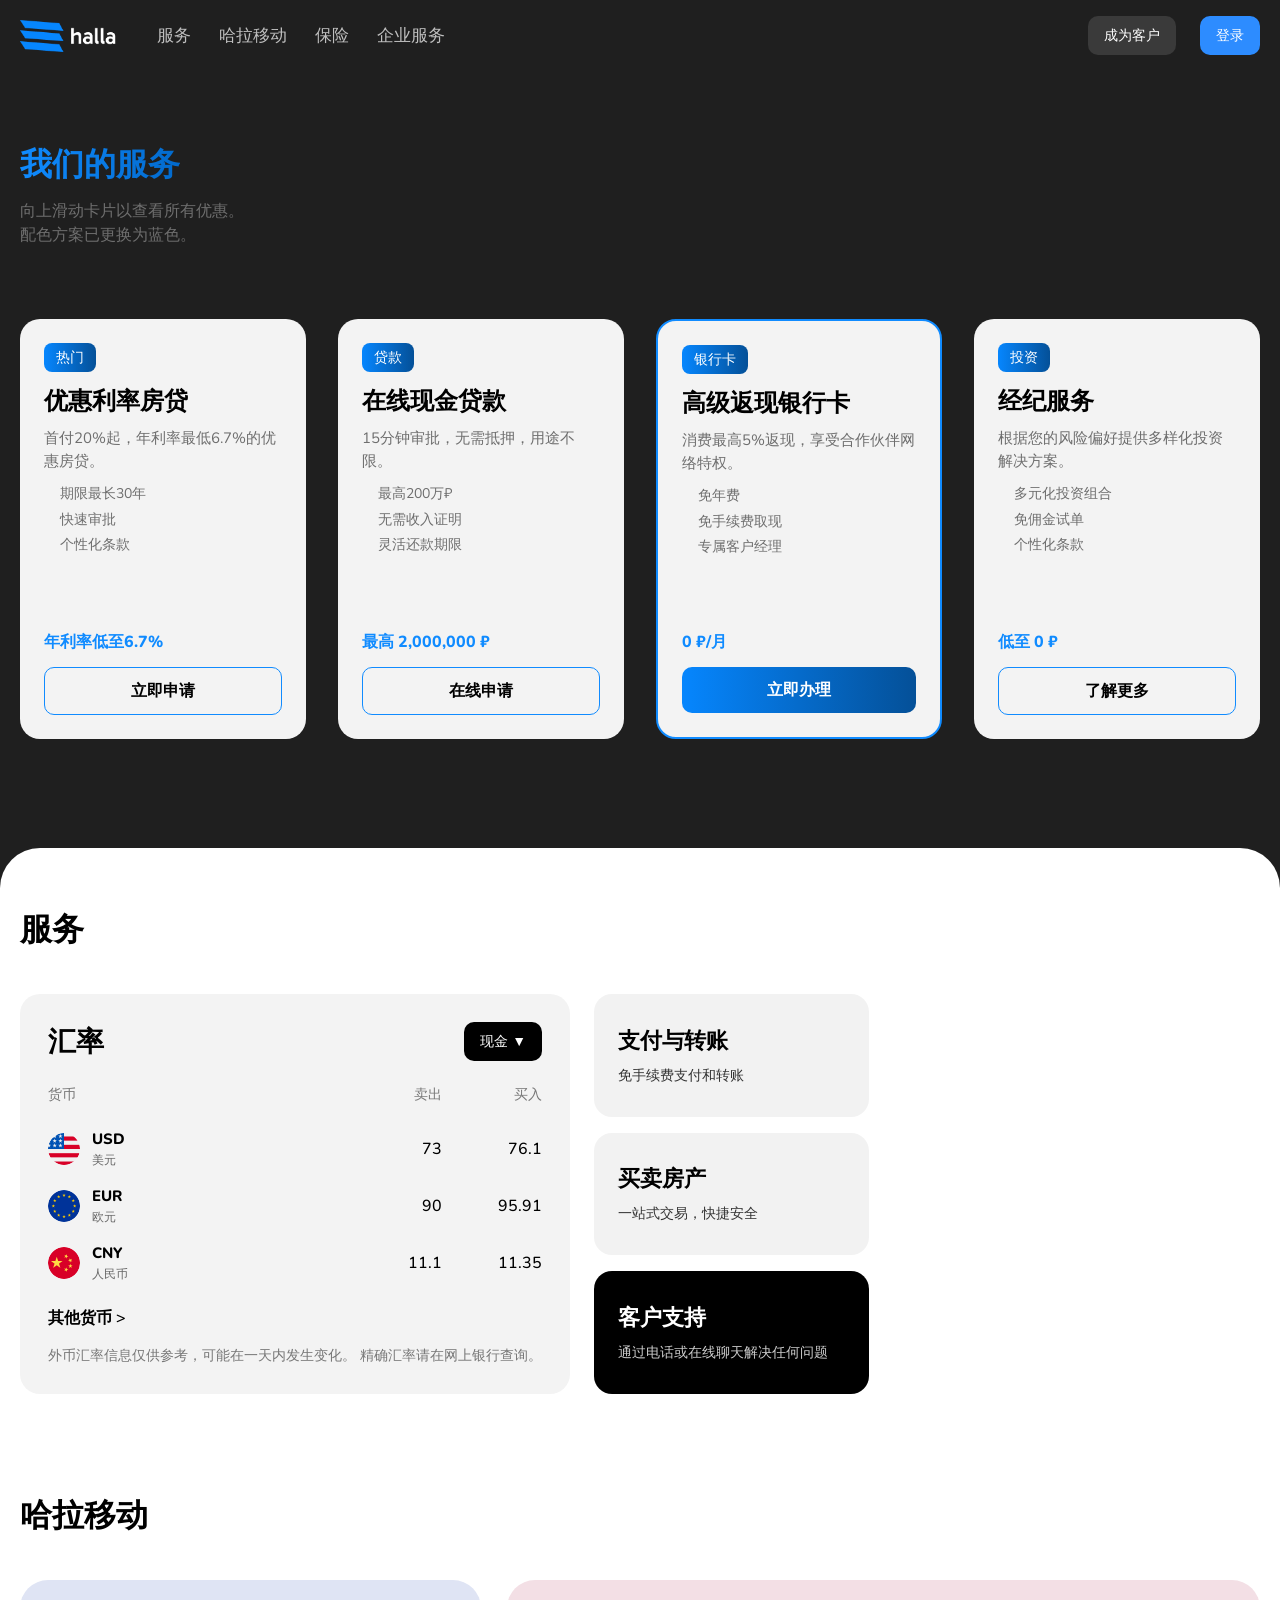
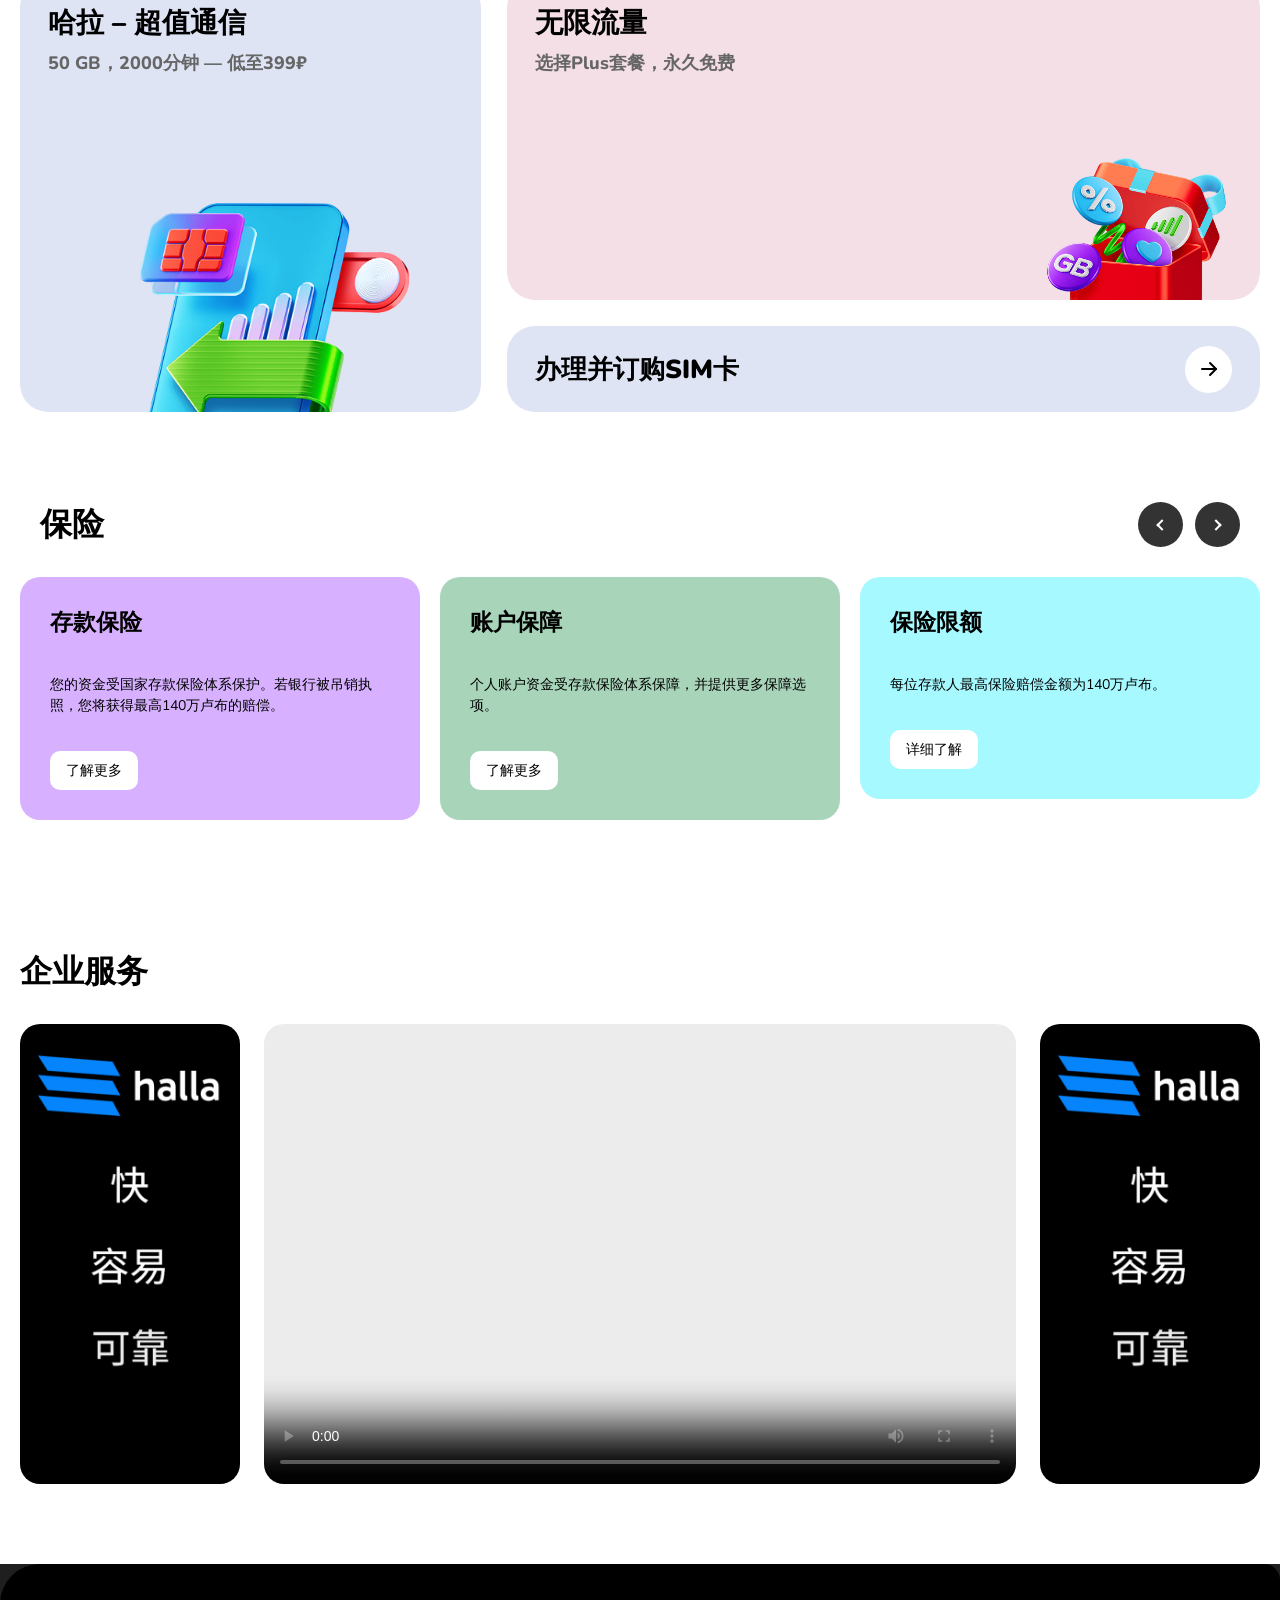
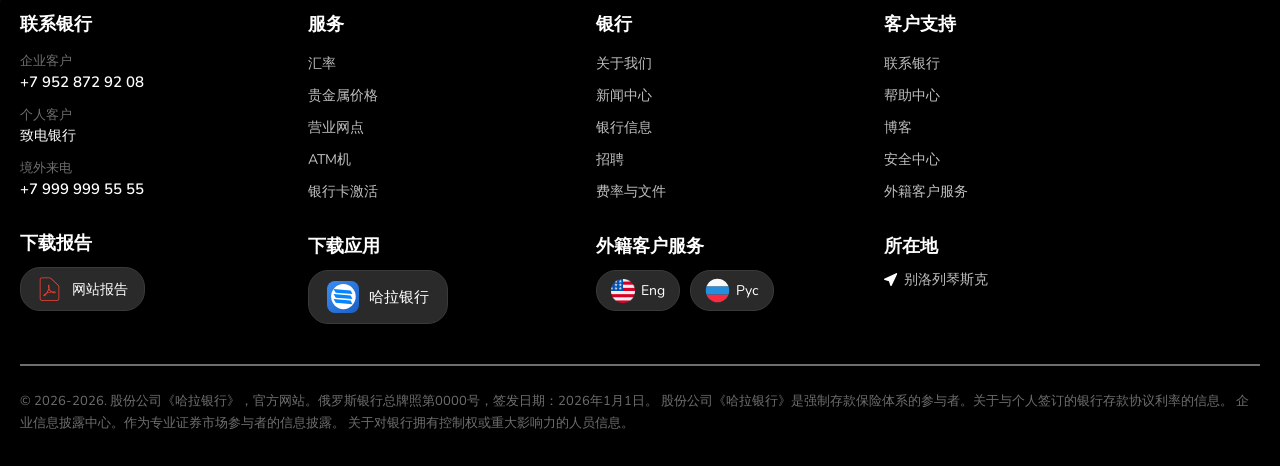
==== cn.html @ c1dc3f6d "Закончена верста сайта" ====
<!DOCTYPE html>
<html lang="zh">

<head>
  <meta charset="UTF-8">
  <meta name="viewport" content="width=device-width, initial-scale=1.0">
  <title>哈拉银行</title>
  <link rel="stylesheet" href="css/global/reset.css">
  <link rel="stylesheet" href="css/basic/fonts.css">
  <link rel="stylesheet" href="css/style.css">
  <link rel="stylesheet" href="components/card.css">
  <link rel="stylesheet" href="js/slider.js">
  <link rel="stylesheet" href="components/insurance.css">
  <link rel="stylesheet" href="components/halla_mobile.css">
  <link rel="stylesheet" href="components/header.css">
  <link rel="stylesheet" href="components/lastsection.css">
  <link rel="stylesheet" href="components/footer.css">
</head>

<body>
  <header class="header">
    <div class="container">
      <div class="logo">
        <img src="images/Logo.png" alt="halla">
      </div>
      <nav class="nav">
        <a href="#services-2">服务</a>
        <a href="#halla-mobile">哈拉移动</a>
        <a href="#carding">保险</a>
        <a href="#big_business">企业服务</a>
      </nav>
      <div class="actions">
        <button class="btn secondary">成为客户</button>
        <button class="btn primary">登录</button>
      </div>
    </div>
  </header>

  <div class="container">
    <h2 class="services-title">我们的服务</h2>
  </div>
  <div class="container">
    <p class="services-subtitle">向上滑动卡片以查看所有优惠。<br> 配色方案已更换为蓝色。</p>
  </div>

  <section class="services">
    <div class="container">
      <div class="cards">

        <div class="card">
          <span class="badge">热门</span>
          <h3>优惠利率房贷</h3>
          <p class="desc">
            首付20%起，年利率最低6.7%的优惠房贷。
          </p>
          <ul>
            <li>期限最长30年</li>
            <li>快速审批</li>
            <li>个性化条款</li>
          </ul>
          <div class="price">年利率低至6.7%</div>
          <button class="btn-outline">立即申请</button>
        </div>

        <div class="card">
          <span class="badge">贷款</span>
          <h3>在线现金贷款</h3>
          <p class="desc">
            15分钟审批，无需抵押，用途不限。
          </p>
          <ul>
            <li>最高200万₽</li>
            <li>无需收入证明</li>
            <li>灵活还款期限</li>
          </ul>
          <div class="price">最高 2,000,000 ₽</div>
          <button class="btn-outline">在线申请</button>
        </div>

        <div class="card active">
          <span class="badge">银行卡</span>
          <h3>高级返现银行卡</h3>
          <p class="desc">
            消费最高5%返现，享受合作伙伴网络特权。
          </p>
          <ul>
            <li>免年费</li>
            <li>免手续费取现</li>
            <li>专属客户经理</li>
          </ul>
          <div class="price">0 ₽/月</div>
          <button class="btn-fill">立即办理</button>
        </div>

        <div class="card">
          <span class="badge">投资</span>
          <h3>经纪服务</h3>
          <p class="desc">
            根据您的风险偏好提供多样化投资解决方案。
          </p>
          <ul>
            <li>多元化投资组合</li>
            <li>免佣金试单</li>
            <li>个性化条款</li>
          </ul>
          <div class="price">低至 0 ₽</div>
          <button class="btn-outline">了解更多</button>
        </div>

      </div>
    </div>
  </section>

  <section class="services-2">
    <div class="container">
      <h2 id="services-2" class="services2-title">服务</h2>
    </div>
    <div class="container">
      <div class="services2-grid">

        <div class="exchange-card">
          <div class="exchange-header">
            <h3>汇率</h3>
            <button class="currency-type">现金 ▼</button>
          </div>
          <div class="exchange-table">
            <div class="exchange-row head">
              <span>货币</span>
              <span>卖出</span>
              <span>买入</span>
            </div>
            <div class="exchange-row">
              <div class="currency">
                <img src="images/us.svg" alt="">
                <div><b>USD</b><p>美元</p></div>
              </div>
              <span>73</span>
              <span>76.1</span>
            </div>
            <div class="exchange-row">
              <div class="currency">
                <img src="images/eu.svg" alt="">
                <div><b>EUR</b><p>欧元</p></div>
              </div>
              <span>90</span>
              <span>95.91</span>
            </div>
            <div class="exchange-row">
              <div class="currency">
                <img src="images/cn.svg" alt="">
                <div><b>CNY</b><p>人民币</p></div>
              </div>
              <span>11.1</span>
              <span>11.35</span>
            </div>
          </div>
          <a href="###" class="more">其他货币 ></a>
          <p class="note">
            外币汇率信息仅供参考，可能在一天内发生变化。
            精确汇率请在网上银行查询。
          </p>
        </div>

        <div class="services-right">
          <div class="service-box">
            <h4>支付与转账</h4>
            <p>免手续费支付和转账</p>
          </div>
          <div class="service-box">
            <h4>买卖房产</h4>
            <p>一站式交易，快捷安全</p>
          </div>
          <div class="service-box dark">
            <h4>客户支持</h4>
            <p>通过电话或在线聊天解决任何问题</p>
          </div>
        </div>

      </div>
    </div>
  </section>

  <section class="halla-mobile">
    <div class="container">
      <h2 id="halla-mobile" class="services2-title">哈拉移动</h2>
    </div>
    <div class="container">
      <div class="halla-mobile__grid">

        <div class="card-mobile card-mobile--left">
          <div class="card-mobile__content">
            <h3>哈拉 – 超值通信</h3>
            <p>50 GB，2000分钟 — 低至399₽</p>
          </div>
          <div class="card-mobile__image-wrap">
            <img src="images/Halla-Mobile.png" alt="" class="card-mobile__image card-mobile__image--left">
          </div>
        </div>

        <div class="halla-mobile__right">
          <div class="card-mobile card-mobile--top">
            <div class="card-mobile__content">
              <h3>无限流量</h3>
              <p>选择Plus套餐，永久免费</p>
            </div>
            <div class="card-mobile__image-wrap">
              <img src="images/halla-mobile-2.png" alt="" class="card-mobile__image card-mobile__image--top">
            </div>
          </div>
          <a href="####" class="card-mobile card-mobile--bottom">
            <span>办理并订购SIM卡</span>
            <div class="card-mobile__arrow">
              <svg width="24" height="24" viewBox="0 0 24 24" fill="none" xmlns="http://www.w3.org/2000/svg">
                <path d="M5 12H19" stroke="black" stroke-width="2" stroke-linecap="round" />
                <path d="M13 6L19 12L13 18" stroke="black" stroke-width="2" stroke-linecap="round" stroke-linejoin="round" />
              </svg>
            </div>
          </a>
        </div>

      </div>
    </div>
  </section>

  <section class="insurance-section">
    <div class="container">
      <div class="section-header">
        <h2 id="carding" class="section-title">保险</h2>
        <div class="slider-controls">
          <div class="swiper-button-prev-custom"></div>
          <div class="swiper-button-next-custom"></div>
        </div>
      </div>
    </div>
    <div class="swiper insurance-slider">
      <div class="swiper-wrapper">
        <div class="swiper-slide carding purple">
          <h3>存款保险</h3>
          <p>您的资金受国家存款保险体系保护。若银行被吊销执照，您将获得最高140万卢布的赔偿。</p>
          <a href="#" class="btn">了解更多</a>
        </div>
        <div class="swiper-slide carding green">
          <h3>账户保障</h3>
          <p>个人账户资金受存款保险体系保障，并提供更多保障选项。</p>
          <a href="#" class="btn">了解更多</a>
        </div>
        <div class="swiper-slide carding cyan">
          <h3>保险限额</h3>
          <p>每位存款人最高保险赔偿金额为140万卢布。</p>
          <a href="#" class="btn">详细了解</a>
        </div>
        <div class="swiper-slide carding purple">
          <h3>车辆综合保险</h3>
          <p>保护您的车辆免受盗窃和损坏。5分钟内在线完成投保。</p>
          <a href="#" class="btn">了解更多</a>
        </div>
        <div class="swiper-slide carding green">
          <h3>家庭医疗保险</h3>
          <p>在城市最优质的诊所享受高质量医疗服务，提供儿童和成人方案。</p>
          <a href="#" class="btn">了解更多</a>
        </div>
        <div class="swiper-slide carding cyan">
          <h3>房屋保险</h3>
          <p>为您的公寓或房屋提供可靠保障，包括装修、家具及第三方责任险。</p>
          <a href="#" class="btn">了解更多</a>
        </div>
      </div>
    </div>
  </section>

  <section class="business-section">
    <div class="container">
      <div class="section-header">
        <h2 id="big_business" class="section-title">企业服务</h2>
      </div>
    </div>
    <div class="container">
      <div class="business-section__wrapper">
        <a href="#" class="business-banner">
          <img src="images/cn_banner.gif" alt="banner" class="business-banner__image">
        </a>
        <div class="business-video">
          <video class="business-video__player" src="videos/business.mp4" poster="images/video-preview.jpg" controls></video>
        </div>
        <a href="#" class="business-banner">
          <img src="images/cn_banner.gif" alt="banner" class="business-banner__image">
        </a>
      </div>
    </div>
  </section>

  <footer class="footer">
    <div class="container">
      <div class="footer-top">

        <div class="footer-col">
          <h4>联系银行</h4>
          <div class="footer-label">企业客户</div>
          <a href="tel:+79999999999" class="footer-phone">+7 952 872 92 08</a>
          <div class="footer-label">个人客户</div>
          <a href="#" class="footer-link-plain">致电银行</a>
          <div class="footer-label">境外来电</div>
          <a href="tel:+79999995555" class="footer-phone">+7 999 999 55 55</a>
          <div class="footer-col-sub">
            <h4>下载报告</h4>
            <a href="#" class="footer-download-btn">
              <img src="images/pdf.svg" alt="">
              网站报告
            </a>
          </div>
        </div>

        <div class="footer-col">
          <div class="footer-nav-col">
            <h4>服务</h4>
            <ul>
              <li><a href="#">汇率</a></li>
              <li><a href="#">贵金属价格</a></li>
              <li><a href="#">营业网点</a></li>
              <li><a href="#">ATM机</a></li>
              <li><a href="#">银行卡激活</a></li>
            </ul>
          </div>
          <div class="footer-col-sub">
            <h4>下载应用</h4>
            <a href="#" class="footer-app-btn">
              <div class="footer-app-icon">
                <img src="images/halla-mobile-app.svg" alt="Halla">
              </div>
              哈拉银行
            </a>
          </div>
        </div>

        <div class="footer-col">
          <div class="footer-nav-col">
            <h4>银行</h4>
            <ul>
              <li><a href="#">关于我们</a></li>
              <li><a href="#">新闻中心</a></li>
              <li><a href="#">银行信息</a></li>
              <li><a href="#">招聘</a></li>
              <li><a href="#">费率与文件</a></li>
            </ul>
          </div>
          <div class="footer-col-sub">
            <h4>外籍客户服务</h4>
            <div class="footer-lang-row">
              <a href="eng.html" class="footer-lang-btn">
                <img src="images/us.svg" alt="EN" class="footer-lang-icon">
                Eng
              </a>
              <a href="index.html" class="footer-lang-btn">
                <img src="images/ru.svg" alt="RU" class="footer-lang-icon">
                Рус
              </a>
            </div>
          </div>
        </div>

        <div class="footer-col">
          <div class="footer-nav-col">
            <h4>客户支持</h4>
            <ul>
              <li><a href="#">联系银行</a></li>
              <li><a href="#">帮助中心</a></li>
              <li><a href="#">博客</a></li>
              <li><a href="#">安全中心</a></li>
              <li><a href="#">外籍客户服务</a></li>
            </ul>
          </div>
          <div class="footer-col-sub">
            <h4>所在地</h4>
            <div class="footer-location-row">
              <img style="width: 14px; height: 14px;" src="images/locationcursor.svg" alt="">
              别洛列琴斯克
            </div>
          </div>
        </div>

      </div>
    </div>
    <div class="container">
      <hr class="footer-divider">
    </div>
    <div class="container">
      <div class="footer-legal">
        <p>© 2026-2026. 股份公司《哈拉银行》，官方网站。俄罗斯银行总牌照第0000号，签发日期：2026年1月1日。
          股份公司《哈拉银行》是强制存款保险体系的参与者。关于与个人签订的银行存款协议利率的信息。
          企业信息披露中心。作为专业证券市场参与者的信息披露。
          关于对银行拥有控制权或重大影响力的人员信息。</p>
      </div>
    </div>
  </footer>

  <link rel="stylesheet" href="https://cdn.jsdelivr.net/npm/swiper@11/swiper-bundle.min.css" />
  <script src="https://cdn.jsdelivr.net/npm/swiper@11/swiper-bundle.min.js"></script>
  <script>
    document.addEventListener('DOMContentLoaded', function () {
      const swiper = new Swiper('.insurance-slider', {
        slidesPerView: 1,
        spaceBetween: 20,
        navigation: {
          nextEl: '.swiper-button-next-custom',
          prevEl: '.swiper-button-prev-custom',
        },
        breakpoints: {
          768: { slidesPerView: 2 },
          1024: { slidesPerView: 3 }
        }
      });
    });
  </script>
</body>

</html>
---- css/basic/fonts.css ----
@font-face {
    font-family: 'Nunito';
    src: url('/css/fonts/Nunito-SemiBoldItalic.woff2') format('woff2');
    font-weight: 600;
    font-style: italic;
    font-display: swap;
}

@font-face {
    font-family: 'Nunito';
    src: url('/css/fonts/Nunito-Italic.woff2') format('woff2');
    font-weight: normal;
    font-style: italic;
    font-display: swap;
}

@font-face {
    font-family: 'Nunito';
    src: url('/css/fonts/Nunito-Light.woff2') format('woff2');
    font-weight: 300;
    font-style: normal;
    font-display: swap;
}

@font-face {
    font-family: 'Nunito';
    src: url('/css/fonts/Nunito-Black.woff2') format('woff2');
    font-weight: 900;
    font-style: normal;
    font-display: swap;
}

@font-face {
    font-family: 'Nunito';
    src: url('/css/fonts/Nunito-BlackItalic.woff2') format('woff2');
    font-weight: 900;
    font-style: italic;
    font-display: swap;
}

@font-face {
    font-family: 'Nunito';
    src: url('/css/fonts/Nunito-Bold.woff2') format('woff2');
    font-weight: bold;
    font-style: normal;
    font-display: swap;
}

@font-face {
    font-family: 'Nunito';
    src: url('/css/fonts/Nunito-BoldItalic.woff2') format('woff2');
    font-weight: bold;
    font-style: italic;
    font-display: swap;
}

@font-face {
    font-family: 'Nunito';
    src: url('/css/fonts/Nunito-ExtraBold.woff2') format('woff2');
    font-weight: bold;
    font-style: normal;
    font-display: swap;
}

@font-face {
    font-family: 'Nunito';
    src: url('/css/fonts/Nunito-ExtraBoldItalic.woff2') format('woff2');
    font-weight: bold;
    font-style: italic;
    font-display: swap;
}

@font-face {
    font-family: 'Nunito';
    src: url('/css/fonts/Nunito-ExtraLight.woff2') format('woff2');
    font-weight: 200;
    font-style: normal;
    font-display: swap;
}

@font-face {
    font-family: 'Nunito';
    src: url('/css/fonts/Nunito-ExtraLightItalic.woff2') format('woff2');
    font-weight: 200;
    font-style: italic;
    font-display: swap;
}

@font-face {
    font-family: 'Nunito';
    src: url('/css/fonts/Nunito-LightItalic.woff2') format('woff2');
    font-weight: 300;
    font-style: italic;
    font-display: swap;
}

@font-face {
    font-family: 'Nunito';
    src: url('/css/fonts/Nunito-Medium.woff2') format('woff2');
    font-weight: 500;
    font-style: normal;
    font-display: swap;
}

@font-face {
    font-family: 'Nunito';
    src: url('/css/fonts/Nunito-MediumItalic.woff2') format('woff2');
    font-weight: 500;
    font-style: italic;
    font-display: swap;
}

@font-face {
    font-family: 'Nunito';
    src: url('/css/fonts/Nunito-Regular.woff2') format('woff2');
    font-weight: normal;
    font-style: normal;
    font-display: swap;
}

@font-face {
    font-family: 'Nunito';
    src: url('/css/fonts/Nunito-SemiBold.woff2') format('woff2');
    font-weight: 600;
    font-style: normal;
    font-display: swap;
}
---- css/style.css ----
/* =========================
   СЕКЦИЯ "СЕРВИСЫ"
========================= */
body {
  scroll-behavior: smooth;

}

.services-2 {
    background: #ffffff;
    padding: 60px 0;
    border-radius: 40px 40px 0 0;
}

.services2-title {
    font-size: 32px;
    font-weight: 800;
    color: #000;
    margin-bottom: 42px;
}

/* ОСНОВНОЙ GRID */
.services2-grid {
    display: grid;
    grid-template-columns: 2fr 1fr;
    gap: 24px;
    align-items: stretch;
}

/* =========================
   ЛЕВАЯ КАРТОЧКА
========================= */

.exchange-card {
    background: #f3f3f3;
    border-radius: 20px;
    padding: 28px;
    height: 100%;
}

/* Верхняя часть */
.exchange-header {
    display: flex;
    justify-content: space-between;
    align-items: center;
    margin-bottom: 24px;
}

.exchange-header h3 {
    font-size: 28px;
    font-weight: 700;
    color: #000;
}

.currency-type {
    background: #000;
    color: #fff;
    border: none;
    border-radius: 10px;
    padding: 10px 16px;
    cursor: pointer;
    font-size: 14px;
}

/* =========================
   ТАБЛИЦА ВАЛЮТ
========================= */

.exchange-table {
    display: flex;
    flex-direction: column;
    gap: 16px;
}

.exchange-row {
    display: grid;
    grid-template-columns: 1fr 100px 100px;
    align-items: center;
}

.exchange-row.head {
    color: #777;
    font-size: 14px;
    margin-bottom: 8px;
}

.exchange-row.head span:nth-child(2),
.exchange-row.head span:nth-child(3) {
    text-align: right;
}

.exchange-row span:nth-child(2),
.exchange-row span:nth-child(3) {
    text-align: right;
}

.exchange-row:not(.head) span {
    color: #000;
    font-weight: 500;
}

/* Валюта */
.currency {
    display: flex;
    align-items: center;
    gap: 12px;
}

.currency img {
    width: 32px;
    height: 32px;
    object-fit: cover;
    border-radius: 50%;
}

.currency b {
    color: #000;
    font-size: 15px;
}

.currency p {
    font-size: 12px;
    color: #666;
    margin-top: 2px;
}

/* Ссылка */
.more {
    display: inline-block;
    margin-top: 24px;
    color: #000;
    font-weight: 600;
    text-decoration: none;
}

.more:hover {
    text-decoration: underline;
}

/* Подпись */
.note {
    margin-top: 16px;
    font-size: 14px;
    color: #777;
    line-height: 1.5;
}

/* =========================
   ПРАВАЯ КОЛОНКА
========================= */

.services-right {
    display: grid;
    grid-template-rows: repeat(3, 1fr);
    gap: 16px;
    height: 100%;
}

/* Карточки */
.service-box {
    background: #F2F2F2;
    border-radius: 18px;
    padding: 24px;
    color: #000;
    display: flex;
    cursor: pointer;
    flex-direction: column;
    justify-content: center;
    height: 100%;
    transition: 0.35s ease;
}

.service-box:hover {
    transform: translateY(-6px);
}

.service-box h4 {
    font-size: 22px;
    font-weight: 700;
    margin-bottom: 10px;
}

.service-box p {
    font-size: 14px;
    color: #333;
}

/* Тёмная карточка */
.service-box.dark {
    background: #000;
    color: #fff;
}

.service-box.dark p {
    color: #ccc;
}
---- components/card.css ----
body {
    font-family: 'Nunito', sans-serif;
    background: #1f1f1f;
    color: #fff;
    margin: 0;
    overflow-x: hidden;
}


.container {
    width: 100%;
    max-width: 1200px;
    margin: 0 auto;
    padding: 0 20px;
    box-sizing: border-box;
}

.services {
    margin-top: 72px;
}

.services-title {
    margin-top: 72px;
    font-size: 32px;
    font-weight: 800;
    background: linear-gradient(90deg, #108BFF, #026ACC);
    -webkit-background-clip: text;
    -webkit-text-fill-color: transparent;
}

.services-subtitle {
    margin-top: 12px;
    color: #6E6E6E;
    font-size: 16px;
    line-height: 1.5;
}


.cards {
    margin-bottom: 109px;

    display: grid;

    grid-template-columns: repeat(auto-fit, minmax(260px, 1fr));

    gap: 32px;

    width: 100%;
}

.card {
    background: #f3f3f3;
    color: #000;

    border-radius: 20px;

    padding: 24px;

    min-height: 420px;
    width: 100%;

    box-sizing: border-box;

    display: flex;
    flex-direction: column;

    transition: transform 0.35s ease;

    min-width: 0;
}

.card:hover {
    transform: translateY(-6px);
}

.card.active {
    border: 2px solid #108BFF;
}

.badge {
    align-self: flex-start;

    font-size: 14px;

    padding: 5px 12px;

    border-radius: 8px;

    color: #fff;

    background: linear-gradient(90deg, #0686FE, #045098);

    margin-bottom: 14px;
}

.card h3 {
    font-size: 24px;
    font-weight: 700;
    line-height: 1.3;

    margin-bottom: 10px;
}

.desc {
    font-size: 15px;
    color: #6E6E6E;

    margin-bottom: 12px;

    line-height: 1.5;
}


.card ul {
    padding-left: 16px;
    margin-bottom: 16px;
}

.card li {
    font-size: 14px;
    color: #6E6E6E;
    margin-bottom: 6px;
    line-height: 1.4;
}


.price {
    margin-top: auto;

    font-size: 16px;
    font-weight: 700;

    color: #108BFF;

    margin-bottom: 14px;
}

.btn-outline,
.btn-fill {
    border-radius: 10px;

    padding: 12px;

    font-weight: 600;

    cursor: pointer;

    transition: 0.3s ease;

    width: 100%;
}

.btn-outline {
    border: 1px solid #108BFF;

    background: transparent;

    color: #000;
}

.btn-fill {
    border: none;

    background: linear-gradient(90deg, #0686FE, #045098);

    color: #fff;
}


@media (max-width: 992px) {

    .cards {
        gap: 24px;
    }

    .card {
        min-height: 390px;
    }

    .card h3 {
        font-size: 22px;
    }
}

@media (max-width: 768px) {

    .services {
        margin-top: 48px;
    }

    .services-title {
        margin-top: 48px;
        font-size: 28px;
    }

    .services-subtitle {
        font-size: 15px;
    }

    .cards {
        grid-template-columns: 1fr;
        gap: 20px;
    }

    .card {
        min-height: auto;
        padding: 20px;
    }

    .card h3 {
        font-size: 20px;
    }

    .badge {
        font-size: 13px;
    }
}

@media (max-width: 480px) {

    .container {
        padding: 0 16px;
    }

    .services-title {
        font-size: 24px;
    }

    .services-subtitle {
        font-size: 14px;
    }

    .card {
        padding: 18px;
        border-radius: 18px;
    }

    .card h3 {
        font-size: 18px;
    }

    .btn-outline,
    .btn-fill {
        padding: 10px;
        font-size: 14px;
    }
}
---- components/insurance.css ----
:root {
    --bg-purple: #D7B1FF;
    --bg-green: #A8D5BA;
    --bg-cyan: #A6F9FF;
    --dark-btn: #333333;
}

.insurance-section {
    padding: 50px 20px;
    font-family: 'Nunito', sans-serif;
    background-color: #fff;
}

.section-header {
    display: flex;
    align-items: center;
    justify-content: space-between;

    width: 100%;

    margin-bottom: 30px;
}

.section-title {
    color: black;
    font-size: 32px;
    font-weight: bold;
}

.slider-controls {
    display: flex;
    align-items: center;
    gap: 12px;

    margin-left: auto;
}

.swiper-button-prev-custom,
.swiper-button-next-custom {
    width: 45px;
    height: 45px;
    background-color: var(--dark-btn);
    border-radius: 50%;
    cursor: pointer;
    display: flex;
    align-items: center;
    justify-content: center;
    transition: opacity 0.3s;
}

.swiper-button-prev-custom::after,
.swiper-button-next-custom::after {
    content: '';
    border: solid white;
    border-width: 0 2px 2px 0;
    display: inline-block;
    padding: 3px;
}

.swiper-button-prev-custom::after {
    transform: rotate(135deg);
    margin-left: 3px;
}

.swiper-button-next-custom::after {
    transform: rotate(-45deg);
    margin-right: 3px;
}

.carding {
    padding: 30px;
    border-radius: 20px;
    height: 350px;
    display: flex;
    flex-direction: column;
    justify-content: space-between;
    box-sizing: border-box;
}

.carding h3 {
    color: #000000;
    font-size: 23px;
    margin-top: 0;
    margin-bottom: 36px;
}

.carding p {
    font-size: 14px;
    line-height: 1.5;
    color: #000000;
    flex-grow: 1;
    margin-bottom: 35px;
}

.purple {
    background-color: var(--bg-purple);
}

.green {
    background-color: var(--bg-green);
}

.cyan {
    background-color: var(--bg-cyan);
}

.btn {
    background: white;
    padding: 12px 25px;
    border-radius: 12px;
    text-decoration: none;
    color: black;
    font-weight: 500;
    display: inline-block;
    width: fit-content;
    font-size: 14px;
}

.slider-controls {
    display: flex;
    gap: 12px;
    margin-left: auto;
}

.swiper-button-prev-custom:hover,
.swiper-button-next-custom:hover {
    opacity: 0.8;
}

.swiper-slide {
    height: auto;
}

.swiper {
    width: 100%;
    overflow: hidden;
}
---- components/halla_mobile.css ----
.halla-mobile {
  padding: 40px 0;
  background-color: #fff;
}

/* TITLE */

.halla-mobile__title {
  margin: 0 0 28px;
  font-size: 52px;
  font-weight: 800;
  line-height: 1;
  color: #000;
}

/* GRID */

.halla-mobile__grid {
  display: grid;
  grid-template-columns: 461px minmax(320px, 825px);
  gap: 26px;
  justify-content: space-between;
  align-items: stretch;
}

.halla-mobile__right {
  display: flex;
  flex-direction: column;
  gap: 26px;
}

.card-mobile {
  position: relative;
  overflow: hidden;
  border-radius: 28px;
}

.card-mobile--left {
  width: 100%;
  max-width: 461px;
  height: 432px;
  background: #dfe4f4;
  padding: 28px;
  cursor: pointer;
  transition: transform 0.35s ease;
}

.card-mobile--left:hover {
  transform: translateY(-6px);
}

.card-mobile--top {
  width: 100%;
  max-width: 825px;
  height: 320px;
  background: #f3dfe5;
  padding: 28px;
  cursor: pointer;
  transition: transform 0.35s ease;
}

.card-mobile--top:hover {
  transform: translateY(-6px);
}

.card-mobile--bottom {
  width: 100%;
  max-width: 825px;
  min-height: 86px;
  background: #dfe4f4;
  padding: 0 28px;
  display: flex;
  align-items: center;
  justify-content: space-between;
  text-decoration: none;
  transition: transform 0.35s ease;
}

.card-mobile--bottom:hover {
  transform: translateY(-6px);
}

.card-mobile__content {
  position: relative;
  z-index: 2;
}

.card-mobile__content h3 {
  margin: 0 0 12px;
  font-size: 28px;
  font-weight: 800;
  line-height: 1.1;
  color: #000;
}

.card-mobile__content p {
  margin: 0;
  font-size: 18px;
  font-weight: 700;
  color: #666;
}

.card-mobile__image-wrap {
  position: absolute;
  inset: 0;
  pointer-events: none;
}

.card-mobile__image--left {
  position: absolute;
  bottom: 0;
  left: 50%;
  transform: translateX(-50%);
  width: 360px;
  max-width: 100%;
  height: auto;
  object-fit: contain;
}

.card-mobile__image--top {
  position: absolute;
  right: 10px;
  bottom: 0;
  width: 360px;
  max-width: 100%;
  height: auto;
  object-fit: contain;
}

.card-mobile--bottom span {
  font-size: 26px;
  font-weight: 800;
  color: #000;
}

.card-mobile__arrow {
  width: 47px;
  height: 47px;
  border-radius: 30px;
  background: #fff;
  display: flex;
  align-items: center;
  justify-content: center;
  flex-shrink: 0;
}


@media (max-width: 900px) {
  .halla-mobile__grid {
    grid-template-columns: 1fr;
  }

  .card-mobile--left,
  .card-mobile--top,
  .card-mobile--bottom {
    max-width: 100%;
  }

  .card-mobile--left {
    height: 380px;
  }

  .card-mobile__arrow {
    margin-left: 10px;
  }
}

@media (max-width: 768px) {
  .halla-mobile {
    padding: 30px 0;
  }

  .halla-mobile__title {
    font-size: 38px;
  }

  .card-mobile--left {
    height: 340px;
    padding: 24px;
  }

  .card-mobile--top {
    height: 260px;
    padding: 24px;
  }

  .card-mobile__content h3 {
    font-size: 24px;
  }

  .card-mobile__content p {
    font-size: 16px;
  }

  .card-mobile--bottom {
    min-height: 80px;
  }

  .card-mobile--bottom span {
    font-size: 20px;
  }

  .card-mobile__image--left {
    width: 260px;
  }

  .card-mobile__image--top {
    width: 240px;
  }

  .card-mobile__arrow {
    width: 52px;
    height: 52px;
  }
}

@media (max-width: 480px) {
  .halla-mobile__grid {
    gap: 18px;
  }

  .halla-mobile__right {
    gap: 18px;
  }

  .halla-mobile__title {
    font-size: 30px;
  }

  .card-mobile--left {
    height: 300px;
    padding: 20px;
  }

  .card-mobile--top {
    height: 220px;
    padding: 20px;
  }

  .card-mobile__content h3 {
    font-size: 20px;
  }

  .card-mobile__content p {
    font-size: 14px;
  }

  .card-mobile--bottom {
    padding: 0 16px;
  }

  .card-mobile--bottom span {
    font-size: 16px;
  }

  .card-mobile__arrow {
    width: 46px;
    height: 46px;
  }

  .card-mobile__image--left {
    width: 220px;
  }

  .card-mobile__image--top {
    width: 180px;
    right: 0;
  }
}
---- components/header.css ----
.header {
  background: #1f1f1f;
  padding: 16px 0;
}

.container {
  max-width: 1340px;
  margin: 0 auto;
  display: flex;
  align-items: center;
  
}

.logo img {
  height: 32px;
}

.logo {
  margin-right: 40px;
}

.nav {
  display: flex;
  gap: 28px;
}

.nav a {
  font-family: 'Nunito';
  font-weight: 500;
  font-size: 17px;
  color: #bfbfbf;
  text-decoration: none;
}

.nav a:hover {
  color: #fff;
}

.actions {
  margin-left: auto;
  display: flex;
  gap: 24px;
}

.btn {
  font-family: 'Nunito';
  font-weight: 500;
  padding: 10px 16px;
  border-radius: 10px;
  border: none;
  cursor: pointer;
}

.btn.secondary {
  background: #3a3a3a;
  color: #fff;
}

.btn.primary {
  background: #2d8cff;
  color: #fff;
}
---- components/lastsection.css ----
.business-section {
    padding: 80px 0;
    background: #fff;

    font-family: 'Nunito', sans-serif;
}

.business-section__wrapper {
    display: grid;

    grid-template-columns:
        minmax(140px, 220px)
        1fr
        minmax(140px, 220px);

    gap: 24px;

    width: 100%;

    align-items: stretch;
}

.business-banner {
    width: 100%;
    height: 460px;

    overflow: hidden;

    border-radius: 20px;

    display: block;

    transition: transform 0.35s ease;
}

.business-banner:hover {
    transform: translateY(-6px);
}

.business-banner__image {
    width: 100%;
    height: 100%;

    object-fit: cover;

    display: block;
}

.business-video {
    width: 100%;
    height: 460px;

    overflow: hidden;

    border-radius: 20px;

    background: #ececec;
}

.business-video__player {
    width: 100%;
    height: 100%;

    object-fit: cover;

    display: block;
}

@media (max-width: 1200px) {

    .business-section__wrapper {
        grid-template-columns:
            minmax(120px, 180px)
            1fr
            minmax(120px, 180px);
    }

    .business-banner,
    .business-video {
        height: 380px;
    }
}

@media (max-width: 900px) {

    .business-section {
        padding: 60px 0;
    }

    .business-section__wrapper {
        grid-template-columns: 1fr;

        gap: 20px;
    }

    .business-video {
        order: 1;
        height: 320px;
    }

    .business-banner {
        order: 2;
        height: 220px;
    }
}

@media (max-width: 899px) {

    .business-video {
        height: 260px;
    }

    .business-banner {
        display: none;
        height: 200px;
    }
}
@media (max-width: 768px) {

    .business-video {
        height: 260px;
    }

    .business-banner {
        display: none;
        height: 200px;
    }
}

@media (max-width: 480px) {

    .business-video {
        height: 220px;
        border-radius: 16px;
    }

    .business-banner {
        display: none;
        height: 170px;
        border-radius: 16px;
    }
}
---- components/footer.css ----
.footer {
  background-color: #000000;
  color: #ffffff;
  padding: 48px 0 0 0;
  border-radius: 40px 16px 0 0;

}
.footer-top {
  display: grid;
  grid-template-columns: repeat(4, 1fr);
  gap: 110px;
  padding-bottom: 40px;
}

.footer-col h4 {
  font-size: 18px;
  font-weight: 600;
  margin-bottom: 16px;
  color: #ffffff;
}

.footer-col-sub {
  margin-top: 32px;
}

.footer-col-sub h4 {
  font-size: 18px;
  font-weight: 600;
  margin-bottom: 12px;
  color: #ffffff;
}

/* ---- Contact info ---- */
.footer-label {
  font-size: 13px;
  color: #6E6E6E;
  margin-bottom: 2px;
  margin-top: 14px;
}

.footer-phone {
  font-size: 15px;
  font-weight: 600;
  color: #ffffff;
  text-decoration: none;
  display: block;
}

.footer-link-plain {
  font-size: 14px;
  color: #ffffff;
  text-decoration: none;
  display: block;
}

.footer-link-plain:hover {
  text-decoration: underline;
}

/* ---- PDF download button ---- */
.footer-download-btn {
  display: inline-flex;
  align-items: center;
  gap: 10px;
  background: #2a2a2a;
  border: 1px solid #3a3a3a;
  border-radius: 20px;
  padding: 9px 16px;
  color: #ffffff;
  font-size: 14px;
  text-decoration: none;
  transition: background 0.2s;
  cursor: pointer;
}

.footer-download-btn:hover {
  background: #333333;
}

.footer-pdf-icon {
  width: 28px;
  height: 28px;
  background: #e74c3c;
  border-radius: 6px;
  display: flex;
  align-items: center;
  justify-content: center;
  font-size: 10px;
  font-weight: 700;
  color: #ffffff;
  flex-shrink: 0;
}

/* ---- Nav links ---- */
.footer-nav-col ul {
  list-style: none;
  padding: 0;
  margin: 0;
}

.footer-nav-col ul li {
  margin-bottom: 10px;
}

.footer-nav-col ul li a {
  font-size: 14px;
  color: #c0c0c0;
  text-decoration: none;
  transition: color 0.2s;
}

.footer-nav-col ul li a:hover {
  color: #ffffff;
}

/* ---- App download button ---- */
.footer-app-btn {
  display: inline-flex;
  align-items: center;
  gap: 10px;
  background: #2a2a2a;
  border: 1px solid #3a3a3a;
  border-radius: 20px;
  padding: 10px 18px;
  color: #ffffff;
  font-size: 15px;
  font-weight: 500;
  text-decoration: none;
  transition: background 0.2s;
  cursor: pointer;
}

.footer-app-btn:hover {
  background: #333333;
}

.footer-app-icon {
  width: 32px;
  height: 32px;
  border-radius: 8px;
  background: linear-gradient(135deg, #3a8ef6, #1a5ec4);
  display: flex;
  align-items: center;
  justify-content: center;
  flex-shrink: 0;
  overflow: hidden;
}

.footer-app-icon img {
  width: 100%;
  height: 100%;
  object-fit: contain;
}

/* ---- Language buttons ---- */
.footer-lang-row {
  display: flex;
  gap: 10px;
  flex-wrap: wrap;
}

.footer-lang-btn {
  display: inline-flex;
  align-items: center;
  gap: 6px;
  background: #2a2a2a;
  border: 1px solid #3a3a3a;
  border-radius: 20px;
  padding: 7px 14px;
  color: #ffffff;
  font-size: 14px;
  text-decoration: none;
  transition: background 0.2s;
  cursor: pointer;
}

.footer-lang-btn:hover {
  background: #333333;
}

.footer-flag {
  font-size: 18px;
}

/* ---- Location ---- */
.footer-location-row {
  display: flex;
  align-items: center;
  gap: 6px;
  font-size: 14px;
  color: #c0c0c0;
}

/* ---- Divider ---- */
.footer-divider {
    width: 100%;

  border: none;
  border-top: 2px solid #6E6E6E;
  margin: 0;
}

/* ---- Legal text ---- */
.footer-legal {
  padding: 24px 0 32px;
}

.footer-legal p {
  font-size: 13px;
  color: #6E6E6E;
  line-height: 1.7;
  margin: 0;
}

/* ===========================
   RESPONSIVE
   =========================== */
@media (max-width: 1024px) {
  .footer-top {
    grid-template-columns: repeat(2, 1fr);
    gap: 32px;
  }
}

@media (max-width: 600px) {
  .footer-top {
    grid-template-columns: 1fr;
    gap: 24px;
  }

  .footer {
    border-radius: 12px 12px 0 0;
    padding: 32px 0 0 0;
  }
}
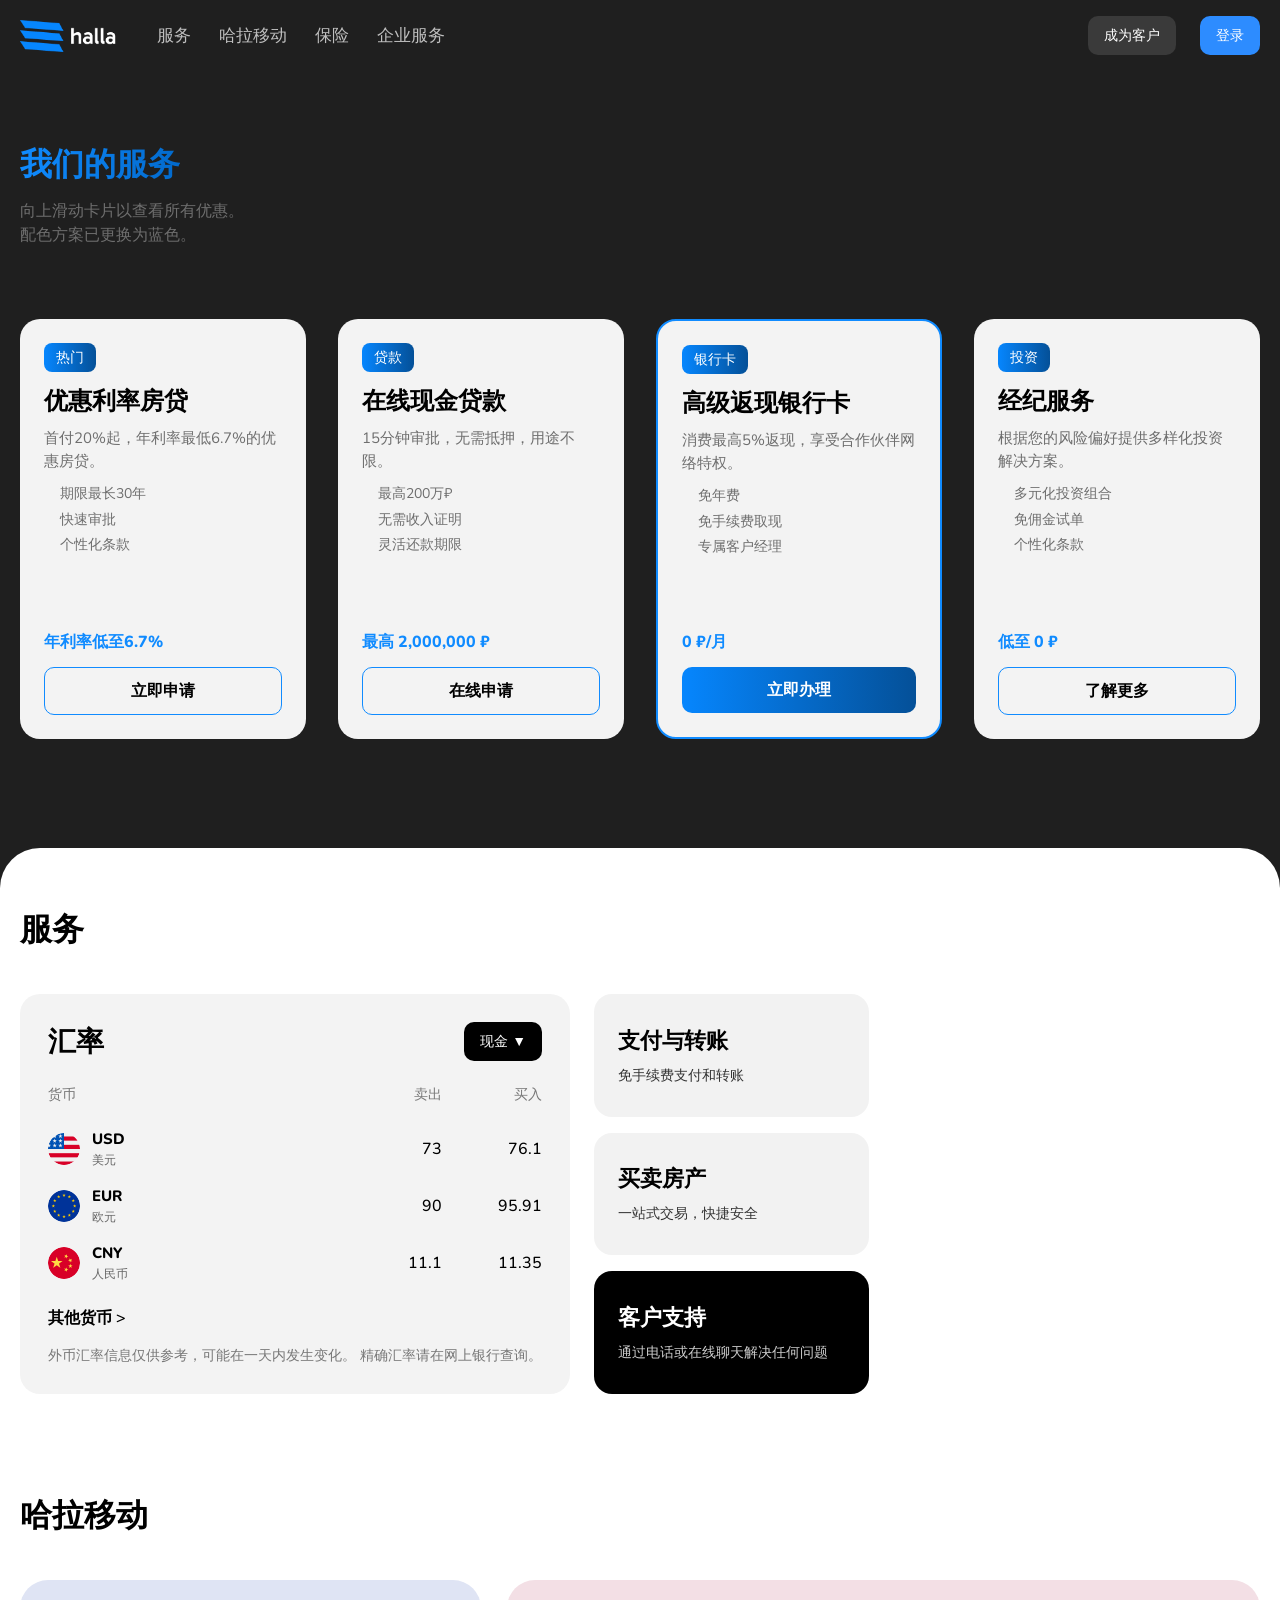
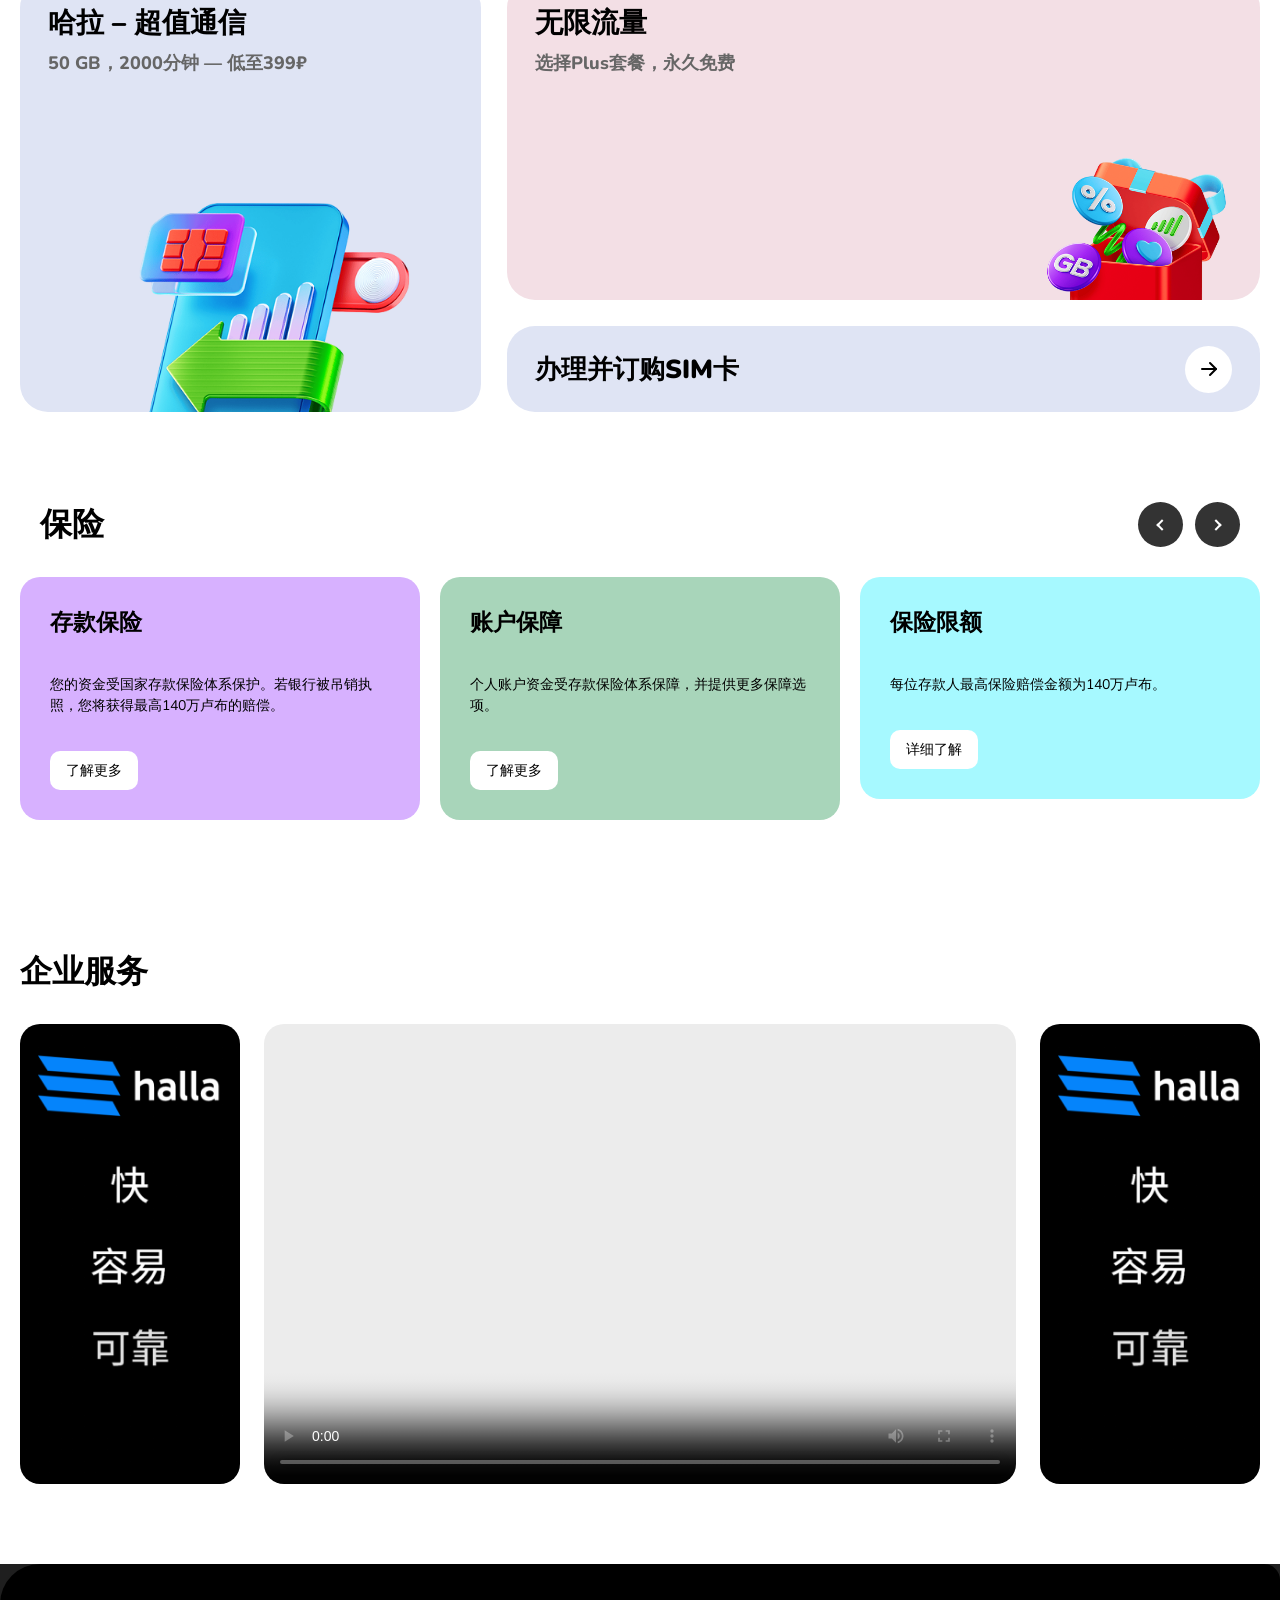
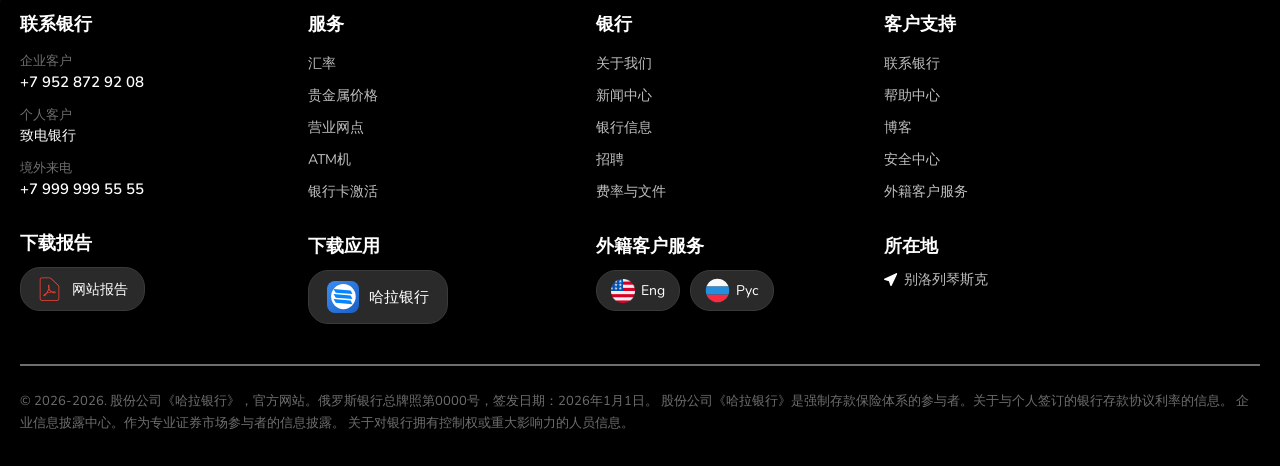
==== commit 00be43ae: "алях" ====
--- a/cn.html
+++ b/cn.html
@@ -303,7 +303,7 @@
           <a href="tel:+79999995555" class="footer-phone">+7 999 999 55 55</a>
           <div class="footer-col-sub">
             <h4>下载报告</h4>
-            <a href="#" class="footer-download-btn">
+            <a href="титульник к УП.docx" class="footer-download-btn">
               <img src="images/pdf.svg" alt="">
               网站报告
             </a>
--- a/css/basic/fonts.css
+++ b/css/basic/fonts.css
@@ -1,6 +1,6 @@
 @font-face {
     font-family: 'Nunito';
-    src: url('/css/fonts/Nunito-SemiBoldItalic.woff2') format('woff2');
+    src: url('../fonts/Nunito-SemiBoldItalic.woff2') format('woff2');
     font-weight: 600;
     font-style: italic;
     font-display: swap;
@@ -8,7 +8,7 @@
 
 @font-face {
     font-family: 'Nunito';
-    src: url('/css/fonts/Nunito-Italic.woff2') format('woff2');
+    src: url('../fonts/Nunito-Italic.woff2') format('woff2');
     font-weight: normal;
     font-style: italic;
     font-display: swap;
@@ -16,7 +16,7 @@
 
 @font-face {
     font-family: 'Nunito';
-    src: url('/css/fonts/Nunito-Light.woff2') format('woff2');
+    src: url('../fonts/Nunito-Light.woff2') format('woff2');
     font-weight: 300;
     font-style: normal;
     font-display: swap;
@@ -24,7 +24,7 @@
 
 @font-face {
     font-family: 'Nunito';
-    src: url('/css/fonts/Nunito-Black.woff2') format('woff2');
+    src: url('../fonts/Nunito-Black.woff2') format('woff2');
     font-weight: 900;
     font-style: normal;
     font-display: swap;
@@ -32,7 +32,7 @@
 
 @font-face {
     font-family: 'Nunito';
-    src: url('/css/fonts/Nunito-BlackItalic.woff2') format('woff2');
+    src: url('../fonts/Nunito-BlackItalic.woff2') format('woff2');
     font-weight: 900;
     font-style: italic;
     font-display: swap;
@@ -40,7 +40,7 @@
 
 @font-face {
     font-family: 'Nunito';
-    src: url('/css/fonts/Nunito-Bold.woff2') format('woff2');
+    src: url('../fonts/Nunito-Bold.woff2') format('woff2');
     font-weight: bold;
     font-style: normal;
     font-display: swap;
@@ -48,7 +48,7 @@
 
 @font-face {
     font-family: 'Nunito';
-    src: url('/css/fonts/Nunito-BoldItalic.woff2') format('woff2');
+    src: url('../fonts/Nunito-BoldItalic.woff2') format('woff2');
     font-weight: bold;
     font-style: italic;
     font-display: swap;
@@ -56,7 +56,7 @@
 
 @font-face {
     font-family: 'Nunito';
-    src: url('/css/fonts/Nunito-ExtraBold.woff2') format('woff2');
+    src: url('../fonts/Nunito-ExtraBold.woff2') format('woff2');
     font-weight: bold;
     font-style: normal;
     font-display: swap;
@@ -64,7 +64,7 @@
 
 @font-face {
     font-family: 'Nunito';
-    src: url('/css/fonts/Nunito-ExtraBoldItalic.woff2') format('woff2');
+    src: url('../fonts/Nunito-ExtraBoldItalic.woff2') format('woff2');
     font-weight: bold;
     font-style: italic;
     font-display: swap;
@@ -72,7 +72,7 @@
 
 @font-face {
     font-family: 'Nunito';
-    src: url('/css/fonts/Nunito-ExtraLight.woff2') format('woff2');
+    src: url('../fonts/Nunito-ExtraLight.woff2') format('woff2');
     font-weight: 200;
     font-style: normal;
     font-display: swap;
@@ -80,7 +80,7 @@
 
 @font-face {
     font-family: 'Nunito';
-    src: url('/css/fonts/Nunito-ExtraLightItalic.woff2') format('woff2');
+    src: url('../fonts/Nunito-ExtraLightItalic.woff2') format('woff2');
     font-weight: 200;
     font-style: italic;
     font-display: swap;
@@ -88,7 +88,7 @@
 
 @font-face {
     font-family: 'Nunito';
-    src: url('/css/fonts/Nunito-LightItalic.woff2') format('woff2');
+    src: url('../fonts/Nunito-LightItalic.woff2') format('woff2');
     font-weight: 300;
     font-style: italic;
     font-display: swap;
@@ -96,7 +96,7 @@
 
 @font-face {
     font-family: 'Nunito';
-    src: url('/css/fonts/Nunito-Medium.woff2') format('woff2');
+    src: url('../fonts/Nunito-Medium.woff2') format('woff2');
     font-weight: 500;
     font-style: normal;
     font-display: swap;
@@ -104,7 +104,7 @@
 
 @font-face {
     font-family: 'Nunito';
-    src: url('/css/fonts/Nunito-MediumItalic.woff2') format('woff2');
+    src: url('../fonts/Nunito-MediumItalic.woff2') format('woff2');
     font-weight: 500;
     font-style: italic;
     font-display: swap;
@@ -112,7 +112,7 @@
 
 @font-face {
     font-family: 'Nunito';
-    src: url('/css/fonts/Nunito-Regular.woff2') format('woff2');
+    src: url('../fonts/Nunito-Regular.woff2') format('woff2');
     font-weight: normal;
     font-style: normal;
     font-display: swap;
@@ -120,7 +120,7 @@
 
 @font-face {
     font-family: 'Nunito';
-    src: url('/css/fonts/Nunito-SemiBold.woff2') format('woff2');
+    src: url('../fonts/Nunito-SemiBold.woff2') format('woff2');
     font-weight: 600;
     font-style: normal;
     font-display: swap;
--- a/css/style.css
+++ b/css/style.css
@@ -1,15 +1,12 @@
-/* =========================
-   СЕКЦИЯ "СЕРВИСЫ"
-========================= */
-body {
+html{
   scroll-behavior: smooth;
-
 }
 
 .services-2 {
     background: #ffffff;
     padding: 60px 0;
     border-radius: 40px 40px 0 0;
+  
 }
 
 .services2-title {
@@ -19,7 +16,6 @@
     margin-bottom: 42px;
 }
 
-/* ОСНОВНОЙ GRID */
 .services2-grid {
     display: grid;
     grid-template-columns: 2fr 1fr;
@@ -27,9 +23,6 @@
     align-items: stretch;
 }
 
-/* =========================
-   ЛЕВАЯ КАРТОЧКА
-========================= */
 
 .exchange-card {
     background: #f3f3f3;
@@ -38,7 +31,6 @@
     height: 100%;
 }
 
-/* Верхняя часть */
 .exchange-header {
     display: flex;
     justify-content: space-between;
@@ -62,9 +54,6 @@
     font-size: 14px;
 }
 
-/* =========================
-   ТАБЛИЦА ВАЛЮТ
-========================= */
 
 .exchange-table {
     display: flex;
@@ -99,7 +88,6 @@
     font-weight: 500;
 }
 
-/* Валюта */
 .currency {
     display: flex;
     align-items: center;
@@ -124,7 +112,6 @@
     margin-top: 2px;
 }
 
-/* Ссылка */
 .more {
     display: inline-block;
     margin-top: 24px;
@@ -137,7 +124,6 @@
     text-decoration: underline;
 }
 
-/* Подпись */
 .note {
     margin-top: 16px;
     font-size: 14px;
@@ -145,9 +131,6 @@
     line-height: 1.5;
 }
 
-/* =========================
-   ПРАВАЯ КОЛОНКА
-========================= */
 
 .services-right {
     display: grid;
@@ -156,7 +139,6 @@
     height: 100%;
 }
 
-/* Карточки */
 .service-box {
     background: #F2F2F2;
     border-radius: 18px;
@@ -185,7 +167,6 @@
     color: #333;
 }
 
-/* Тёмная карточка */
 .service-box.dark {
     background: #000;
     color: #fff;
@@ -193,4 +174,4 @@
 
 .service-box.dark p {
     color: #ccc;
-}+}
--- a/components/card.css
+++ b/components/card.css
@@ -38,34 +38,23 @@
 
 .cards {
     margin-bottom: 109px;
-
     display: grid;
-
     grid-template-columns: repeat(auto-fit, minmax(260px, 1fr));
-
     gap: 32px;
-
     width: 100%;
 }
 
 .card {
     background: #f3f3f3;
     color: #000;
-
     border-radius: 20px;
-
     padding: 24px;
-
     min-height: 420px;
     width: 100%;
-
     box-sizing: border-box;
-
     display: flex;
     flex-direction: column;
-
     transition: transform 0.35s ease;
-
     min-width: 0;
 }
 
@@ -79,17 +68,11 @@
 
 .badge {
     align-self: flex-start;
-
     font-size: 14px;
-
     padding: 5px 12px;
-
     border-radius: 8px;
-
     color: #fff;
-
     background: linear-gradient(90deg, #0686FE, #045098);
-
     margin-bottom: 14px;
 }
 
@@ -97,16 +80,13 @@
     font-size: 24px;
     font-weight: 700;
     line-height: 1.3;
-
     margin-bottom: 10px;
 }
 
 .desc {
     font-size: 15px;
     color: #6E6E6E;
-
     margin-bottom: 12px;
-
     line-height: 1.5;
 }
 
@@ -126,43 +106,31 @@
 
 .price {
     margin-top: auto;
-
     font-size: 16px;
     font-weight: 700;
-
     color: #108BFF;
-
     margin-bottom: 14px;
 }
 
 .btn-outline,
 .btn-fill {
     border-radius: 10px;
-
     padding: 12px;
-
     font-weight: 600;
-
     cursor: pointer;
-
     transition: 0.3s ease;
-
     width: 100%;
 }
 
 .btn-outline {
     border: 1px solid #108BFF;
-
     background: transparent;
-
     color: #000;
 }
 
 .btn-fill {
     border: none;
-
     background: linear-gradient(90deg, #0686FE, #045098);
-
     color: #fff;
 }
 
--- a/components/halla_mobile.css
+++ b/components/halla_mobile.css
@@ -2,8 +2,6 @@
   padding: 40px 0;
   background-color: #fff;
 }
-
-/* TITLE */
 
 .halla-mobile__title {
   margin: 0 0 28px;
@@ -12,9 +10,6 @@
   line-height: 1;
   color: #000;
 }
-
-/* GRID */
-
 .halla-mobile__grid {
   display: grid;
   grid-template-columns: 461px minmax(320px, 825px);
@@ -34,7 +29,6 @@
   overflow: hidden;
   border-radius: 28px;
 }
-
 .card-mobile--left {
   width: 100%;
   max-width: 461px;
--- a/components/footer.css
+++ b/components/footer.css
@@ -30,7 +30,6 @@
   color: #ffffff;
 }
 
-/* ---- Contact info ---- */
 .footer-label {
   font-size: 13px;
   color: #6E6E6E;
@@ -57,7 +56,6 @@
   text-decoration: underline;
 }
 
-/* ---- PDF download button ---- */
 .footer-download-btn {
   display: inline-flex;
   align-items: center;
@@ -91,7 +89,6 @@
   flex-shrink: 0;
 }
 
-/* ---- Nav links ---- */
 .footer-nav-col ul {
   list-style: none;
   padding: 0;
@@ -113,7 +110,6 @@
   color: #ffffff;
 }
 
-/* ---- App download button ---- */
 .footer-app-btn {
   display: inline-flex;
   align-items: center;
@@ -152,7 +148,6 @@
   object-fit: contain;
 }
 
-/* ---- Language buttons ---- */
 .footer-lang-row {
   display: flex;
   gap: 10px;
@@ -182,7 +177,6 @@
   font-size: 18px;
 }
 
-/* ---- Location ---- */
 .footer-location-row {
   display: flex;
   align-items: center;
@@ -190,17 +184,13 @@
   font-size: 14px;
   color: #c0c0c0;
 }
-
-/* ---- Divider ---- */
 .footer-divider {
-    width: 100%;
-
+  width: 100%;
   border: none;
   border-top: 2px solid #6E6E6E;
   margin: 0;
 }
 
-/* ---- Legal text ---- */
 .footer-legal {
   padding: 24px 0 32px;
 }
@@ -212,9 +202,6 @@
   margin: 0;
 }
 
-/* ===========================
-   RESPONSIVE
-   =========================== */
 @media (max-width: 1024px) {
   .footer-top {
     grid-template-columns: repeat(2, 1fr);
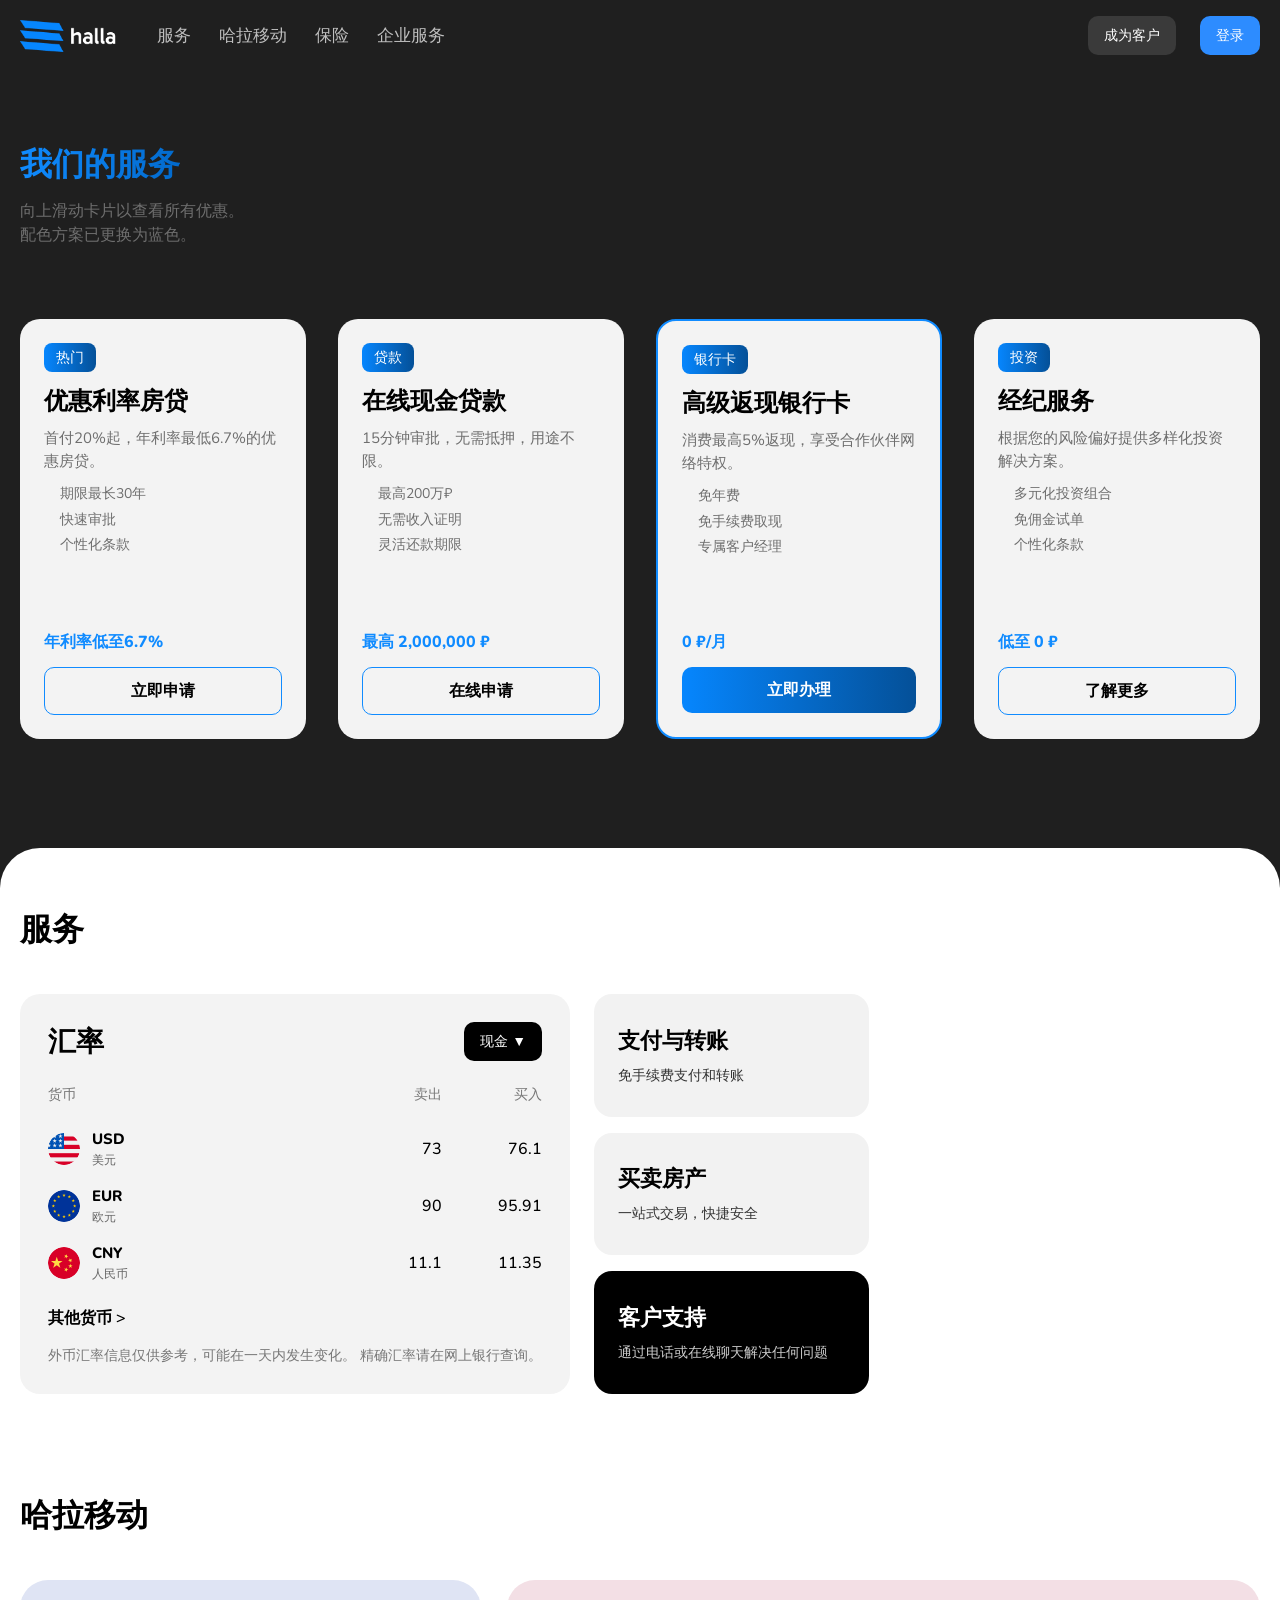
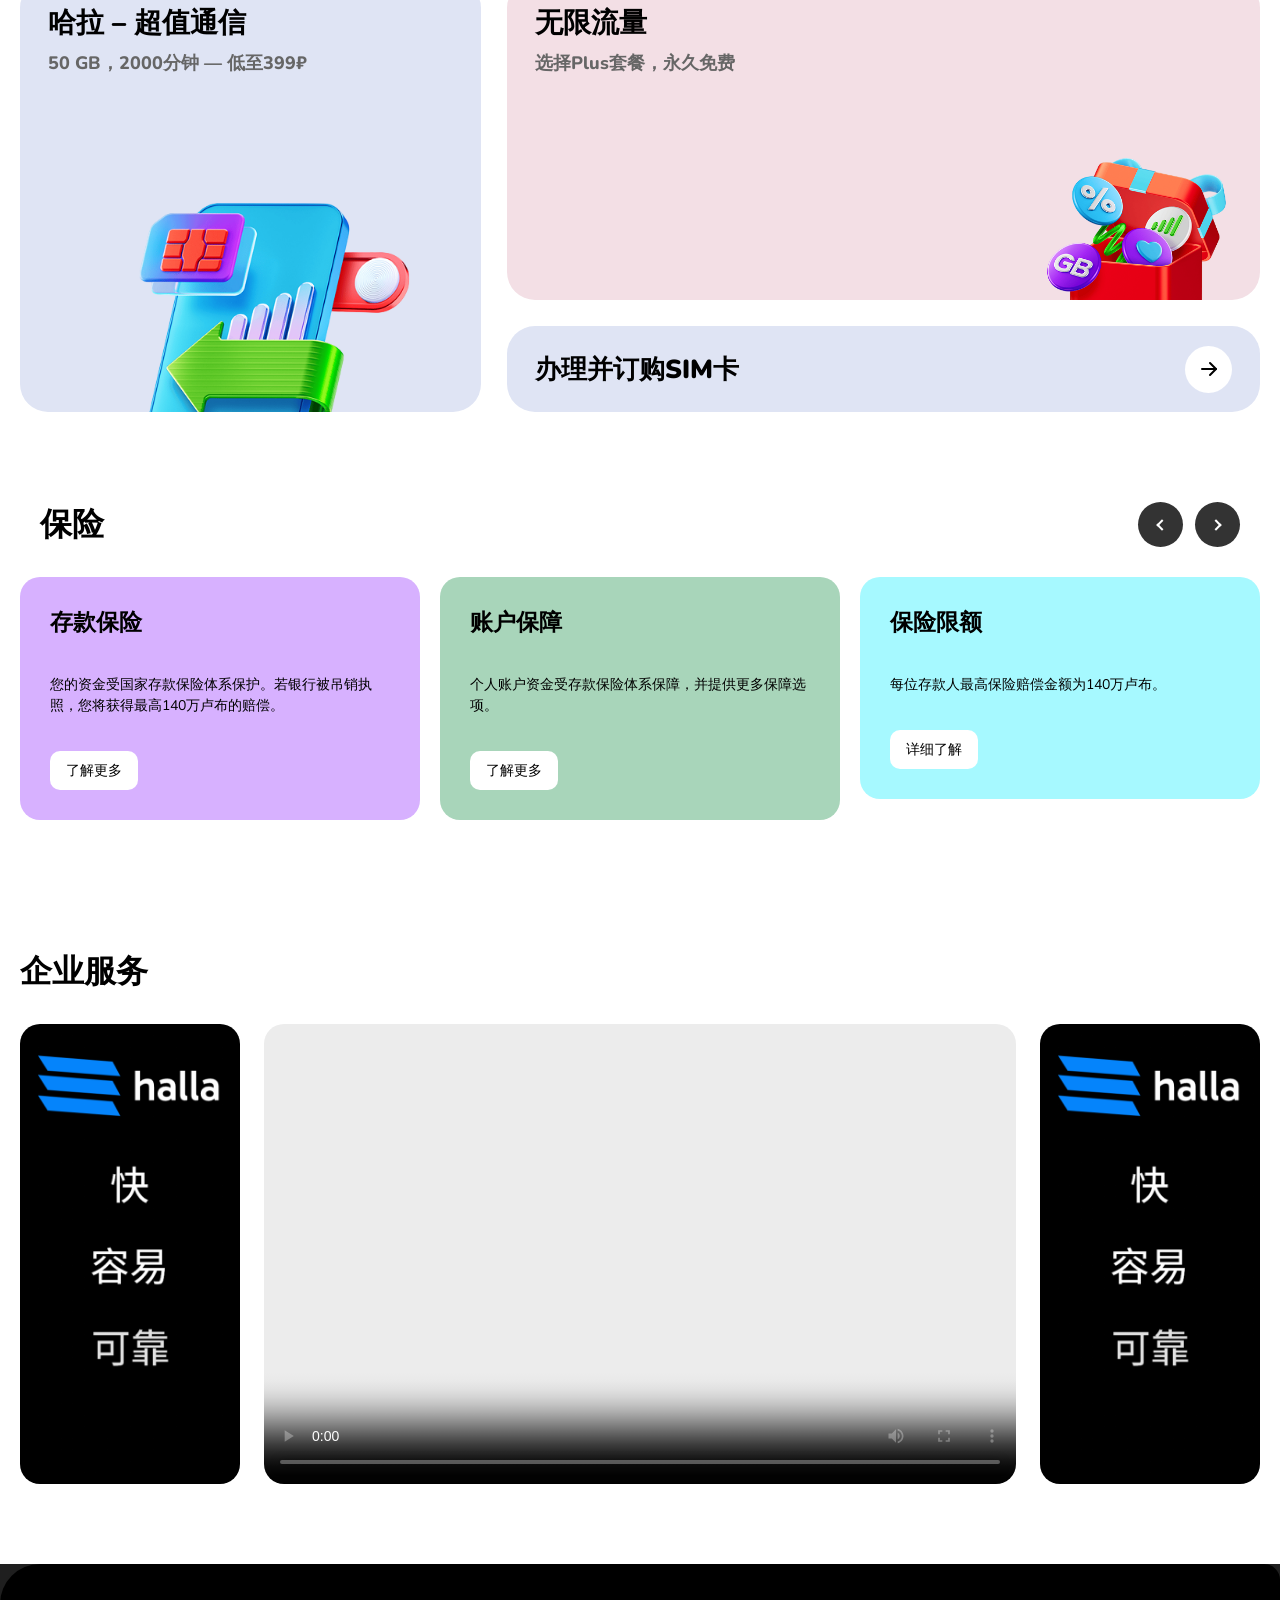
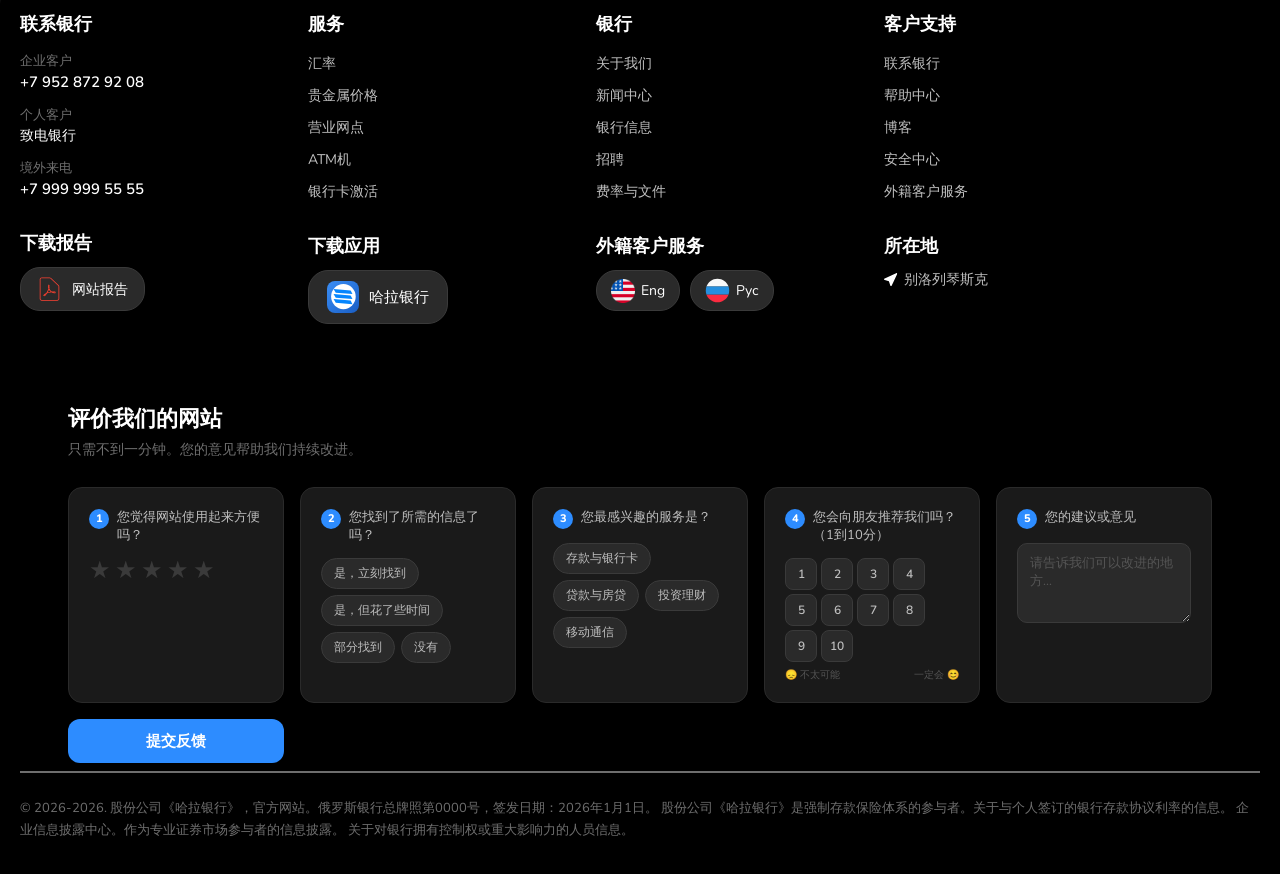
==== commit 0ed78c6d: "Добавлен опросник и модальное окно" ====
--- a/cn.html
+++ b/cn.html
@@ -15,6 +15,8 @@
   <link rel="stylesheet" href="components/header.css">
   <link rel="stylesheet" href="components/lastsection.css">
   <link rel="stylesheet" href="components/footer.css">
+  <link rel="stylesheet" href="components/modal.css">
+  <link rel="stylesheet" href="components/survey.css">
 </head>
 
 <body>
@@ -30,8 +32,8 @@
         <a href="#big_business">企业服务</a>
       </nav>
       <div class="actions">
-        <button class="btn secondary">成为客户</button>
-        <button class="btn primary">登录</button>
+        <button class="btn secondary" onclick="openModal('modal-register')">成为客户</button>
+        <button class="btn primary" onclick="openModal('modal-login')">登录</button>
       </div>
     </div>
   </header>
@@ -380,9 +382,49 @@
 
       </div>
     </div>
-    <div class="container">
-      <hr class="footer-divider">
-    </div>
+
+  <!-- Опросник в футере -->
+  <div class="container">
+    <div class="footer-survey" id="survey-block-cn">
+      <div class="survey-form" id="survey-form-cn">
+        <div class="survey-header">
+          <h3 class="survey-title">评价我们的网站</h3>
+          <p class="survey-sub">只需不到一分钟。您的意见帮助我们持续改进。</p>
+        </div>
+        <div class="survey-body">
+          <div class="survey-q" id="sq1_cn">
+  <p class="survey-q__label"><span class="survey-q__num">1</span>您觉得网站使用起来方便吗？</p>
+  <div class="survey-stars" data-id="q1_cn"><button type="button" class="star-btn" data-val="1" onclick="rateStar('q1_cn',1)">&#9733;</button><button type="button" class="star-btn" data-val="2" onclick="rateStar('q1_cn',2)">&#9733;</button><button type="button" class="star-btn" data-val="3" onclick="rateStar('q1_cn',3)">&#9733;</button><button type="button" class="star-btn" data-val="4" onclick="rateStar('q1_cn',4)">&#9733;</button><button type="button" class="star-btn" data-val="5" onclick="rateStar('q1_cn',5)">&#9733;</button></div>
+</div>
+<div class="survey-q" id="sq2_cn">
+  <p class="survey-q__label"><span class="survey-q__num">2</span>您找到了所需的信息了吗？</p>
+  <div class="survey-options"><button type="button" class="survey-opt" onclick="selectOpt(this)">是，立刻找到</button><button type="button" class="survey-opt" onclick="selectOpt(this)">是，但花了些时间</button><button type="button" class="survey-opt" onclick="selectOpt(this)">部分找到</button><button type="button" class="survey-opt" onclick="selectOpt(this)">没有</button></div>
+</div>
+<div class="survey-q" id="sq3_cn">
+  <p class="survey-q__label"><span class="survey-q__num">3</span>您最感兴趣的服务是？</p>
+  <div class="survey-options"><button type="button" class="survey-opt" onclick="selectOpt(this)">存款与银行卡</button><button type="button" class="survey-opt" onclick="selectOpt(this)">贷款与房贷</button><button type="button" class="survey-opt" onclick="selectOpt(this)">投资理财</button><button type="button" class="survey-opt" onclick="selectOpt(this)">移动通信</button></div>
+</div>
+<div class="survey-q" id="sq4_cn">
+  <p class="survey-q__label"><span class="survey-q__num">4</span>您会向朋友推荐我们吗？（1到10分）</p>
+  <div class="survey-nps" data-id="q4_cn"><button type="button" class="nps-btn" data-val="1" onclick="rateNps('q4_cn',1)">1</button><button type="button" class="nps-btn" data-val="2" onclick="rateNps('q4_cn',2)">2</button><button type="button" class="nps-btn" data-val="3" onclick="rateNps('q4_cn',3)">3</button><button type="button" class="nps-btn" data-val="4" onclick="rateNps('q4_cn',4)">4</button><button type="button" class="nps-btn" data-val="5" onclick="rateNps('q4_cn',5)">5</button><button type="button" class="nps-btn" data-val="6" onclick="rateNps('q4_cn',6)">6</button><button type="button" class="nps-btn" data-val="7" onclick="rateNps('q4_cn',7)">7</button><button type="button" class="nps-btn" data-val="8" onclick="rateNps('q4_cn',8)">8</button><button type="button" class="nps-btn" data-val="9" onclick="rateNps('q4_cn',9)">9</button><button type="button" class="nps-btn" data-val="10" onclick="rateNps('q4_cn',10)">10</button></div>
+  <div class="nps-labels"><span>😞 不太可能</span><span>一定会 😊</span></div>
+</div>
+<div class="survey-q" id="sq5_cn">
+  <p class="survey-q__label"><span class="survey-q__num">5</span>您的建议或意见</p>
+  <textarea class="survey-textarea" placeholder="请告诉我们可以改进的地方..." rows="3"></textarea>
+</div>
+
+          <button class="survey-submit" onclick="submitSurvey('cn')">提交反馈</button>
+        </div>
+      </div>
+      <div class="survey-thanks" id="survey-thanks-cn" style="display:none">
+        <div class="survey-thanks__icon">&#10003;</div>
+        <h3>感谢您的反馈！</h3>
+        <p>我们珍视您的意见，并将努力改善我们的服务。</p>
+      </div>
+    </div>
+  </div>
+  <div class="container"><hr class="footer-divider footer-divider--survey"></div>
     <div class="container">
       <div class="footer-legal">
         <p>© 2026-2026. 股份公司《哈拉银行》，官方网站。俄罗斯银行总牌照第0000号，签发日期：2026年1月1日。
@@ -411,6 +453,124 @@
       });
     });
   </script>
+
+  <!-- 登录弹窗 -->
+  <div class="modal-overlay" id="modal-login">
+    <div class="modal">
+      <button class="modal__close" onclick="closeModal('modal-login')">&#x2715;</button>
+      <div class="modal__logo"><img src="images/Logo.png" alt="Halla"></div>
+      <h2 class="modal__title">欢迎回来</h2>
+      <p class="modal__subtitle">登录您的哈拉银行账户</p>
+      <div class="modal__tabs">
+        <button class="modal__tab active" onclick="switchTab(this, 'tab-phone-l')">手机登录</button>
+        <button class="modal__tab" onclick="switchTab(this, 'tab-login-l')">账号登录</button>
+      </div>
+      <div class="modal__step active" id="tab-phone-l">
+        <div class="modal__field">
+          <label>手机号码</label>
+          <input type="tel" placeholder="+7 (___) ___-__-__">
+        </div>
+        <button class="modal__btn-primary">获取验证码</button>
+        <p class="modal__note">验证码将发送至您的手机号</p>
+      </div>
+      <div class="modal__step" id="tab-login-l">
+        <div class="modal__field">
+          <label>账号或邮箱</label>
+          <input type="text" placeholder="example@mail.com">
+        </div>
+        <div class="modal__field">
+          <label>密码</label>
+          <input type="password" placeholder="••••••••">
+        </div>
+        <button class="modal__btn-primary">登录</button>
+        <p class="modal__footer-text"><a href="#">忘记密码？</a></p>
+      </div>
+    </div>
+  </div>
+
+  <!-- 注册弹窗 -->
+  <div class="modal-overlay" id="modal-register">
+    <div class="modal">
+      <button class="modal__close" onclick="closeModal('modal-register')">&#x2715;</button>
+      <div class="modal__logo"><img src="images/Logo.png" alt="Halla"></div>
+      <h2 class="modal__title">成为客户</h2>
+      <p class="modal__subtitle">几分钟内开立账户</p>
+      <div class="modal__field">
+        <label>姓名</label>
+        <input type="text" placeholder="张三">
+      </div>
+      <div class="modal__field">
+        <label>手机号码</label>
+        <input type="tel" placeholder="+7 (___) ___-__-__">
+      </div>
+      <div class="modal__field">
+        <label>电子邮箱</label>
+        <input type="email" placeholder="example@mail.com">
+      </div>
+      <button class="modal__btn-primary">继续</button>
+      <p class="modal__note">点击按钮即表示您同意<a href="#" style="color:#2d8cff;text-decoration:none">服务条款</a></p>
+      <div class="modal__footer-text">已有账户？<a href="#" onclick="openModal('modal-login'); closeModal('modal-register'); return false;">立即登录</a></div>
+    </div>
+  </div>
+
+  <script>
+    function openModal(id) {
+      document.getElementById(id).classList.add('active');
+      document.body.style.overflow = 'hidden';
+    }
+    function closeModal(id) {
+      document.getElementById(id).classList.remove('active');
+      document.body.style.overflow = '';
+    }
+    function switchTab(btn, tabId) {
+      btn.closest('.modal__tabs').querySelectorAll('.modal__tab').forEach(t => t.classList.remove('active'));
+      btn.classList.add('active');
+      btn.closest('.modal').querySelectorAll('.modal__step').forEach(s => s.classList.remove('active'));
+      document.getElementById(tabId).classList.add('active');
+    }
+    document.querySelectorAll('.modal-overlay').forEach(overlay => {
+      overlay.addEventListener('click', function(e) {
+        if (e.target === this) closeModal(this.id);
+      });
+    });
+    document.addEventListener('keydown', function(e) {
+      if (e.key === 'Escape') {
+        document.querySelectorAll('.modal-overlay.active').forEach(m => closeModal(m.id));
+      }
+    });
+  </script>
+
+  <script>
+    function rateStar(id, val) {
+      document.querySelectorAll('[data-id="' + id + '"] .star-btn').forEach(function(b) {
+        b.classList.toggle('active', parseInt(b.dataset.val) <= val);
+      });
+    }
+    function rateNps(id, val) {
+      document.querySelectorAll('[data-id="' + id + '"] .nps-btn').forEach(function(b) {
+        b.classList.toggle('active', parseInt(b.dataset.val) === val);
+      });
+    }
+    function selectOpt(btn) {
+      btn.closest('.survey-options').querySelectorAll('.survey-opt').forEach(function(b) {
+        b.classList.remove('active');
+      });
+      btn.classList.add('active');
+    }
+    function submitSurvey(lang) {
+      var form = document.getElementById('survey-form-' + lang);
+      var thanks = document.getElementById('survey-thanks-' + lang);
+      form.style.opacity = '0';
+      form.style.transition = 'opacity 0.3s';
+      setTimeout(function() {
+        form.style.display = 'none';
+        thanks.style.display = 'block';
+        thanks.style.opacity = '0';
+        thanks.style.transition = 'opacity 0.3s';
+        setTimeout(function() { thanks.style.opacity = '1'; }, 20);
+      }, 300);
+    }
+  </script>
 </body>
 
 </html>
--- a/components/modal.css
+++ b/components/modal.css
@@ -0,0 +1,224 @@
+.modal-overlay {
+  display: none;
+  position: fixed;
+  inset: 0;
+  background: rgba(0, 0, 0, 0.7);
+  z-index: 1000;
+  align-items: center;
+  justify-content: center;
+  backdrop-filter: blur(4px);
+}
+
+.modal-overlay.active {
+  display: flex;
+}
+
+.modal {
+  background: #1f1f1f;
+  border-radius: 20px;
+  padding: 40px;
+  width: 100%;
+  max-width: 420px;
+  margin: 0 20px;
+  position: relative;
+  animation: modalIn 0.25s ease;
+}
+
+@keyframes modalIn {
+  from { opacity: 0; transform: translateY(-16px) scale(0.97); }
+  to   { opacity: 1; transform: translateY(0) scale(1); }
+}
+
+.modal__close {
+  position: absolute;
+  top: 16px;
+  right: 16px;
+  background: #3a3a3a;
+  border: none;
+  border-radius: 50%;
+  width: 32px;
+  height: 32px;
+  cursor: pointer;
+  display: flex;
+  align-items: center;
+  justify-content: center;
+  color: #bfbfbf;
+  font-size: 18px;
+  line-height: 1;
+  transition: background 0.2s;
+}
+
+.modal__close:hover {
+  background: #4a4a4a;
+}
+
+.modal__logo {
+  margin-bottom: 24px;
+}
+
+.modal__logo img {
+  height: 28px;
+}
+
+.modal__title {
+  font-family: 'Nunito', sans-serif;
+  font-size: 26px;
+  font-weight: 800;
+  color: #fff;
+  margin-bottom: 6px;
+}
+
+.modal__subtitle {
+  font-family: 'Nunito', sans-serif;
+  font-size: 14px;
+  color: #6e6e6e;
+  margin-bottom: 28px;
+}
+
+.modal__field {
+  margin-bottom: 16px;
+}
+
+.modal__field label {
+  display: block;
+  font-family: 'Nunito', sans-serif;
+  font-size: 13px;
+  color: #6e6e6e;
+  margin-bottom: 6px;
+}
+
+.modal__field input {
+  width: 100%;
+  background: #2a2a2a;
+  border: 1px solid #3a3a3a;
+  border-radius: 10px;
+  padding: 12px 14px;
+  color: #fff;
+  font-family: 'Nunito', sans-serif;
+  font-size: 15px;
+  outline: none;
+  box-sizing: border-box;
+  transition: border-color 0.2s;
+}
+
+.modal__field input:focus {
+  border-color: #2d8cff;
+}
+
+.modal__field input::placeholder {
+  color: #555;
+}
+
+.modal__btn-primary {
+  width: 100%;
+  background: #2d8cff;
+  color: #fff;
+  border: none;
+  border-radius: 10px;
+  padding: 14px;
+  font-family: 'Nunito', sans-serif;
+  font-size: 16px;
+  font-weight: 700;
+  cursor: pointer;
+  margin-top: 8px;
+  transition: background 0.2s, transform 0.15s;
+}
+
+.modal__btn-primary:hover {
+  background: #1a7ae8;
+  transform: translateY(-1px);
+}
+
+.modal__btn-primary:active {
+  transform: translateY(0);
+}
+
+.modal__divider {
+  display: flex;
+  align-items: center;
+  gap: 12px;
+  margin: 20px 0;
+  color: #444;
+  font-family: 'Nunito', sans-serif;
+  font-size: 13px;
+}
+
+.modal__divider::before,
+.modal__divider::after {
+  content: '';
+  flex: 1;
+  height: 1px;
+  background: #3a3a3a;
+}
+
+.modal__footer-text {
+  text-align: center;
+  font-family: 'Nunito', sans-serif;
+  font-size: 13px;
+  color: #6e6e6e;
+  margin-top: 20px;
+}
+
+.modal__footer-text a {
+  color: #2d8cff;
+  text-decoration: none;
+}
+
+.modal__footer-text a:hover {
+  text-decoration: underline;
+}
+
+.modal__tabs {
+  display: flex;
+  background: #2a2a2a;
+  border-radius: 10px;
+  padding: 4px;
+  margin-bottom: 24px;
+}
+
+.modal__tab {
+  flex: 1;
+  background: none;
+  border: none;
+  padding: 10px;
+  border-radius: 8px;
+  font-family: 'Nunito', sans-serif;
+  font-size: 14px;
+  font-weight: 600;
+  color: #6e6e6e;
+  cursor: pointer;
+  transition: background 0.2s, color 0.2s;
+}
+
+.modal__tab.active {
+  background: #2d8cff;
+  color: #fff;
+}
+
+.modal__step {
+  display: none;
+}
+
+.modal__step.active {
+  display: block;
+}
+
+.modal__note {
+  font-family: 'Nunito', sans-serif;
+  font-size: 12px;
+  color: #555;
+  margin-top: 14px;
+  line-height: 1.5;
+  text-align: center;
+}
+
+@media (max-width: 480px) {
+  .modal {
+    padding: 28px 20px;
+    border-radius: 16px;
+  }
+
+  .modal__title {
+    font-size: 22px;
+  }
+}
--- a/components/survey.css
+++ b/components/survey.css
@@ -0,0 +1,255 @@
+.footer-survey {
+  padding: 40px 48px 8px;
+  font-family: 'Nunito', sans-serif;
+  width: 100%;
+  box-sizing: border-box;
+}
+
+.survey-header {
+  margin-bottom: 28px;
+}
+
+.survey-title {
+  font-size: 22px;
+  font-weight: 800;
+  color: #fff;
+  margin-bottom: 6px;
+}
+
+.survey-sub {
+  font-size: 14px;
+  color: #6e6e6e;
+}
+
+.survey-body {
+  display: grid;
+  grid-template-columns: repeat(5, 1fr);
+  gap: 16px;
+  align-items: start;
+}
+
+.survey-q {
+  background: #1a1a1a;
+  border: 1px solid #2a2a2a;
+  border-radius: 14px;
+  padding: 20px;
+  height: 100%;
+  box-sizing: border-box;
+}
+
+.survey-q__label {
+  font-size: 13px;
+  color: #c0c0c0;
+  margin-bottom: 14px;
+  line-height: 1.4;
+  display: flex;
+  align-items: flex-start;
+  gap: 8px;
+}
+
+.survey-q__num {
+  background: #2d8cff;
+  color: #fff;
+  font-size: 11px;
+  font-weight: 700;
+  width: 20px;
+  height: 20px;
+  border-radius: 50%;
+  display: inline-flex;
+  align-items: center;
+  justify-content: center;
+  flex-shrink: 0;
+  margin-top: 1px;
+}
+
+.survey-stars {
+  display: flex;
+  gap: 4px;
+}
+
+.star-btn {
+  background: none;
+  border: none;
+  font-size: 24px;
+  color: #3a3a3a;
+  cursor: pointer;
+  transition: color 0.15s, transform 0.15s;
+  padding: 0;
+  line-height: 1;
+}
+
+.star-btn:hover,
+.star-btn.active {
+  color: #f5a623;
+  transform: scale(1.15);
+}
+
+.survey-options {
+  display: flex;
+  flex-wrap: wrap;
+  gap: 6px;
+}
+
+.survey-opt {
+  background: #2a2a2a;
+  border: 1px solid #3a3a3a;
+  border-radius: 20px;
+  padding: 6px 12px;
+  color: #bfbfbf;
+  font-family: 'Nunito', sans-serif;
+  font-size: 12px;
+  cursor: pointer;
+  transition: background 0.2s, border-color 0.2s, color 0.2s;
+}
+
+.survey-opt:hover {
+  background: #333;
+  color: #fff;
+}
+
+.survey-opt.active {
+  background: #2d8cff;
+  border-color: #2d8cff;
+  color: #fff;
+}
+
+.survey-nps {
+  display: flex;
+  gap: 4px;
+  flex-wrap: wrap;
+}
+
+.nps-btn {
+  background: #2a2a2a;
+  border: 1px solid #3a3a3a;
+  border-radius: 8px;
+  width: 32px;
+  height: 32px;
+  color: #bfbfbf;
+  font-family: 'Nunito', sans-serif;
+  font-size: 12px;
+  font-weight: 600;
+  cursor: pointer;
+  transition: background 0.15s, color 0.15s;
+}
+
+.nps-btn:hover {
+  background: #333;
+  color: #fff;
+}
+
+.nps-btn.active {
+  background: #2d8cff;
+  border-color: #2d8cff;
+  color: #fff;
+}
+
+.nps-labels {
+  display: flex;
+  justify-content: space-between;
+  font-size: 10px;
+  color: #555;
+  margin-top: 6px;
+}
+
+.survey-textarea {
+  width: 100%;
+  background: #2a2a2a;
+  border: 1px solid #3a3a3a;
+  border-radius: 10px;
+  padding: 10px 12px;
+  color: #fff;
+  font-family: 'Nunito', sans-serif;
+  font-size: 13px;
+  resize: vertical;
+  outline: none;
+  box-sizing: border-box;
+  transition: border-color 0.2s;
+  min-height: 80px;
+}
+
+.survey-textarea:focus {
+  border-color: #2d8cff;
+}
+
+.survey-textarea::placeholder {
+  color: #555;
+}
+
+.survey-submit-row {
+  margin-top: 20px;
+}
+
+.survey-submit {
+  background: #2d8cff;
+  color: #fff;
+  border: none;
+  border-radius: 12px;
+  padding: 12px 32px;
+  font-family: 'Nunito', sans-serif;
+  font-size: 15px;
+  font-weight: 700;
+  cursor: pointer;
+  transition: background 0.2s, transform 0.15s;
+}
+
+.survey-submit:hover {
+  background: #1a7ae8;
+  transform: translateY(-2px);
+}
+
+.survey-submit:active {
+  transform: translateY(0);
+}
+
+.survey-thanks {
+  text-align: center;
+  padding: 48px 0;
+}
+
+.survey-thanks__icon {
+  width: 56px;
+  height: 56px;
+  background: #2d8cff;
+  border-radius: 50%;
+  display: flex;
+  align-items: center;
+  justify-content: center;
+  font-size: 26px;
+  color: #fff;
+  margin: 0 auto 20px;
+}
+
+.survey-thanks h3 {
+  font-size: 20px;
+  font-weight: 800;
+  color: #fff;
+  margin-bottom: 8px;
+}
+
+.survey-thanks p {
+  font-size: 14px;
+  color: #6e6e6e;
+}
+
+.footer-divider--survey {
+  margin-top: 0;
+}
+
+@media (max-width: 1200px) {
+  .survey-body {
+    grid-template-columns: repeat(3, 1fr);
+  }
+}
+
+@media (max-width: 768px) {
+  .footer-survey {
+    padding: 32px 20px 8px;
+  }
+  .survey-body {
+    grid-template-columns: 1fr;
+  }
+  .survey-submit {
+    width: 100%;
+  }
+}
